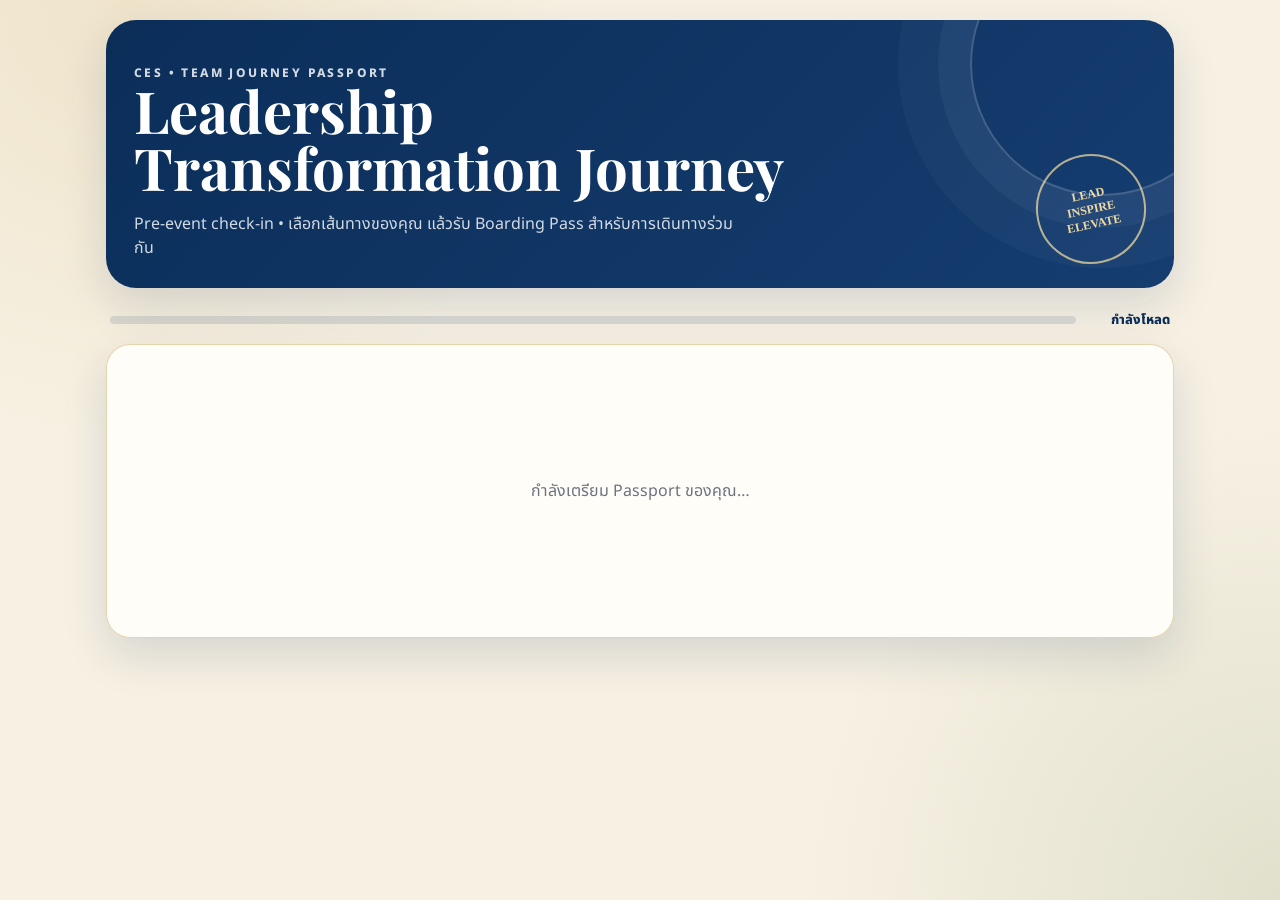
==== index.html @ 93c0802f "Add files via upload" ====
<!doctype html>
<html lang="th">
<head>
  <meta charset="utf-8">
  <meta name="viewport" content="width=device-width, initial-scale=1, viewport-fit=cover">
  <meta name="theme-color" content="#0B2E59">
  <meta name="description" content="CES Leadership Transformation Journey pre-event check-in">
  <title>CES Journey Check-in</title>
  <link rel="preconnect" href="https://fonts.googleapis.com">
  <link rel="preconnect" href="https://fonts.gstatic.com" crossorigin>
  <link href="https://fonts.googleapis.com/css2?family=Noto+Sans+Thai:wght@400;600;700;800;900&family=Playfair+Display:wght@700;800&display=swap" rel="stylesheet">
  <link rel="stylesheet" href="assets/css/styles.css">
</head>
<body>
  <main class="shell">
    <section class="hero">
      <p class="eyebrow">CES • TEAM JOURNEY PASSPORT</p>
      <h1>Leadership<br>Transformation Journey</h1>
      <p>Pre-event check-in • เลือกเส้นทางของคุณ แล้วรับ Boarding Pass สำหรับการเดินทางร่วมกัน</p>
      <div class="passport-stamp">LEAD<br>INSPIRE<br>ELEVATE</div>
    </section>

    <div class="progress-wrap" id="progressWrap">
      <div class="progress-track"><div class="progress-bar" id="progressBar"></div></div>
      <div class="progress-label" id="progressLabel">กำลังโหลด</div>
    </div>

    <section class="card" id="appCard">
      <div class="loading" id="loading">กำลังเตรียม Passport ของคุณ…</div>

      <div class="step" data-step="1">
        <p class="step-kicker">STEP 01 • SELECT YOUR ROUTE</p>
        <h2>คุณเดินทางในกลุ่มใด?</h2>
        <p class="lead">เลือกกลุ่มให้ตรงกับตำแหน่ง เพื่อเปิดเมนูและกำหนดการที่เกี่ยวข้อง</p>
        <div class="role-grid">
          <button class="role-card" type="button" data-role="AM_MNG">
            <span class="role-icon">🧭</span>
            <strong>AM / MNG</strong>
            <span>เริ่ม Journey เวลา 09:30 น. พร้อมเมนูเครื่องดื่มและอาหาร</span>
          </button>
          <button class="role-card" type="button" data-role="SUP_STAFF">
            <span class="role-icon">🎒</span>
            <strong>SUP / STAFF</strong>
            <span>เริ่ม Journey เวลา 13:00 น. พร้อมเมนูเครื่องดื่มช่วงบ่าย</span>
          </button>
        </div>
        <div class="actions"><span></span><button class="btn btn-primary" type="button" data-next>เดินทางต่อ →</button></div>
      </div>

      <div class="step" data-step="2">
        <p class="step-kicker">STEP 02 • PASSENGER DETAILS</p>
        <h2>ข้อมูลผู้เดินทาง</h2>
        <p class="lead">รหัสพนักงานจะใช้ตรวจสอบและอัปเดตข้อมูลเดิมหากส่งซ้ำ</p>
        <div class="grid-2">
          <div class="field">
            <label for="employeeId">รหัสพนักงาน</label>
            <input id="employeeId" type="text" maxlength="20" autocomplete="off" placeholder="เช่น 00123" inputmode="text">
          </div>
          <div class="field">
            <label for="nickname">ชื่อเล่น</label>
            <input id="nickname" type="text" maxlength="40" autocomplete="name" placeholder="ชื่อที่ต้องการแสดงบน Boarding Pass">
          </div>
        </div>
        <div class="field">
          <label for="photoInput">รูปของคุณ</label>
          <div class="photo-box">
            <img class="avatar" id="photoPreview" alt="ตัวอย่างรูป" src="data:image/svg+xml,%3Csvg xmlns='http://www.w3.org/2000/svg' width='160' height='160'%3E%3Crect width='100%25' height='100%25' fill='%23e8e5db'/%3E%3Ccircle cx='80' cy='61' r='30' fill='%2393a0ad'/%3E%3Cpath d='M30 145c6-35 25-51 50-51s44 16 50 51' fill='%2393a0ad'/%3E%3C/svg%3E">
            <div>
              <input class="file-input" id="photoInput" type="file" accept="image/jpeg,image/png,image/webp" capture="user">
              <p class="hint">ระบบจะย่อรูปบนอุปกรณ์ก่อนส่ง รองรับ JPG, PNG และ WebP</p>
            </div>
          </div>
        </div>
        <label class="check-line"><input id="consent" type="checkbox"><span>ยินยอมให้จัดเก็บรูปใน Google Drive เพื่อใช้สำหรับการลงทะเบียนกิจกรรมนี้</span></label>
        <div class="actions"><button class="btn btn-secondary" type="button" data-back>← ย้อนกลับ</button><button class="btn btn-primary" type="button" data-next>เลือกเมนู →</button></div>
      </div>

      <div class="step" data-step="3">
        <p class="step-kicker">STEP 03 • JOURNEY MENU</p>
        <h2>เลือกเมนูสำหรับเส้นทางของคุณ</h2>
        <p class="lead" id="menuLead"></p>
        <div id="amMenu" hidden>
          <div class="grid-2">
            <div class="field"><label for="morningDrink">เครื่องดื่มช่วงเช้า</label><select id="morningDrink"></select></div>
            <div class="field"><label for="breakfastFood">เมนูอาหาร Morning / Lunch</label><select id="breakfastFood"></select></div>
          </div>
        </div>
        <div id="staffMenu" hidden>
          <div class="field"><label for="afternoonDrink">เครื่องดื่มช่วงบ่าย</label><select id="afternoonDrink"></select></div>
        </div>
        <div class="actions"><button class="btn btn-secondary" type="button" data-back>← ย้อนกลับ</button><button class="btn btn-primary" type="button" data-next>ดู Journey →</button></div>
      </div>

      <div class="step" data-step="4">
        <p class="step-kicker">STEP 04 • READ BEFORE BOARDING</p>
        <h2>กำหนดการและสถานที่</h2>
        <p class="lead">โปรดอ่านรายละเอียดก่อนยืนยัน Check-in</p>
        <div class="agenda" id="agenda"></div>
        <div class="location-grid" id="locations"></div>
        <label class="check-line"><input id="agendaRead" type="checkbox"><span>ฉันอ่านกำหนดการและรายละเอียดสถานที่เรียบร้อยแล้ว</span></label>
        <div class="actions"><button class="btn btn-secondary" type="button" data-back>← ย้อนกลับ</button><button class="btn btn-primary" type="button" data-next>ตรวจสอบข้อมูล →</button></div>
      </div>

      <div class="step" data-step="5">
        <p class="step-kicker">STEP 05 • FINAL CHECK</p>
        <h2>ตรวจสอบก่อนออก Boarding Pass</h2>
        <p class="lead">ระบบจะบันทึกข้อมูลลง Google Sheet และสร้าง JPEG ขนาด 21 × 7.425 ซม.</p>
        <div class="summary-box" id="summary"></div>
        <div class="actions"><button class="btn btn-secondary" type="button" data-back>← แก้ไข</button><button class="btn btn-gold" id="submitBtn" type="button">ยืนยัน Check-in</button></div>
      </div>
    </section>

    <section class="boarding-wrap" id="boardingWrap" aria-live="polite">
      <div class="export-heading">
        <div>
          <p class="step-kicker">YOUR DIGITAL BOARDING PASS</p>
          <h2>พร้อมออกเดินทางแล้ว</h2>
        </div>
        <span class="size-badge">21 × 7.425 CM • 300 DPI</span>
      </div>

      <div class="boarding-preview" id="boardingPreview">
        <img class="boarding-pass-image" id="boardingPassImage" alt="CES Journey Boarding Pass">
      </div>

      <div class="export-panel">
        <div>
          <strong id="exportStatus">กำลังสร้างและบันทึก JPEG…</strong>
          <p id="exportDetail">ไฟล์จะถูกเก็บใน Google Drive และข้อมูลลิงก์จะถูกบันทึกกลับเข้า Google Sheet</p>
        </div>
        <a class="drive-link" id="driveFileLink" href="#" target="_blank" rel="noopener" hidden>เปิดไฟล์ใน Google Drive ↗</a>
      </div>

      <div class="actions after-pass">
        <button class="btn btn-secondary" type="button" id="editAgain">แก้ไขข้อมูล</button>
        <button class="btn btn-secondary" type="button" id="retryExport" hidden>บันทึก JPEG อีกครั้ง</button>
        <button class="btn btn-primary" type="button" id="downloadJpeg">ดาวน์โหลด JPEG</button>
        <button class="btn btn-gold" type="button" id="printPass">พิมพ์ A4 แนวนอน</button>
      </div>
    </section>
  </main>

  <div class="toast" id="toast"></div>

  <script src="assets/js/config.js"></script>
  <script src="assets/js/backend-client.js"></script>
  <script src="assets/js/app.js"></script>
</body>
</html>
---- assets/css/styles.css ----
:root {
  --navy: #0b2e59;
  --navy-2: #153d70;
  --gold: #c7a252;
  --cream: #f7f1e3;
  --paper: #fffdf8;
  --sage: #9aaa86;
  --olive: #6f7d52;
  --ink: #17324f;
  --muted: #6b7280;
  --danger: #b42318;
  --success: #137333;
  --shadow: 0 18px 45px rgba(11, 46, 89, .14);
  --radius: 24px;
}

* { box-sizing: border-box; }
html { scroll-behavior: smooth; }
body {
  margin: 0;
  min-height: 100vh;
  font-family: "Noto Sans Thai", "Tahoma", system-ui, -apple-system, sans-serif;
  color: var(--ink);
  background:
    radial-gradient(circle at 10% 0%, rgba(199, 162, 82, .17), transparent 28rem),
    radial-gradient(circle at 100% 100%, rgba(154, 170, 134, .24), transparent 30rem),
    var(--cream);
}

button, input, select { font: inherit; }
button { cursor: pointer; }
a { color: inherit; }
[hidden] { display: none !important; }

.shell { width: min(1100px, 100%); margin: 0 auto; padding: 20px 16px 48px; }

.hero {
  position: relative;
  overflow: hidden;
  min-height: 210px;
  padding: 28px;
  border-radius: 30px;
  color: white;
  background: linear-gradient(135deg, var(--navy), var(--navy-2));
  box-shadow: var(--shadow);
}
.hero::after {
  content: "";
  position: absolute;
  width: 260px;
  height: 260px;
  right: -60px;
  top: -88px;
  border: 2px solid rgba(255,255,255,.2);
  border-radius: 50%;
  box-shadow: 0 0 0 32px rgba(255,255,255,.04), 0 0 0 72px rgba(255,255,255,.03);
}
.eyebrow { margin: 0 0 8px; letter-spacing: .2em; font-size: 12px; font-weight: 800; color: #edd69d; }
.hero h1 { margin: 0; max-width: 650px; font-family: "Playfair Display", Georgia, serif; font-size: clamp(30px, 6vw, 58px); line-height: .98; }
.hero p { max-width: 600px; margin: 16px 0 0; color: rgba(255,255,255,.82); }
.passport-stamp {
  position: absolute;
  right: 28px;
  bottom: 24px;
  width: 110px;
  height: 110px;
  display: grid;
  place-items: center;
  border: 2px solid rgba(237,214,157,.75);
  border-radius: 50%;
  color: #edd69d;
  font: 800 12px/1.25 Georgia, serif;
  text-align: center;
  transform: rotate(-12deg);
}

.progress-wrap { display: flex; align-items: center; gap: 10px; margin: 22px 4px 14px; }
.progress-track { flex: 1; height: 8px; overflow: hidden; border-radius: 999px; background: rgba(11,46,89,.12); }
.progress-bar { width: 0; height: 100%; border-radius: inherit; background: linear-gradient(90deg, var(--gold), var(--olive)); transition: width .25s ease; }
.progress-label { min-width: 84px; font-size: 13px; font-weight: 800; text-align: right; color: var(--navy); }

.card {
  margin-top: 14px;
  padding: clamp(20px, 4vw, 36px);
  border: 1px solid rgba(199,162,82,.45);
  border-radius: var(--radius);
  background: rgba(255,253,248,.96);
  box-shadow: var(--shadow);
}
.step { display: none; animation: rise .25s ease; }
.step.active { display: block; }
@keyframes rise { from { opacity: 0; transform: translateY(8px); } }

.step-kicker { margin: 0 0 5px; color: var(--gold); font-size: 12px; font-weight: 900; letter-spacing: .15em; }
h2 { margin: 0 0 8px; color: var(--navy); font-size: clamp(25px, 4vw, 38px); }
.lead { margin: 0 0 24px; color: var(--muted); }

.role-grid { display: grid; grid-template-columns: repeat(2, 1fr); gap: 16px; }
.role-card {
  min-height: 180px;
  padding: 24px;
  border: 2px solid rgba(11,46,89,.12);
  border-radius: 20px;
  background: white;
  text-align: left;
  transition: .18s ease;
}
.role-card:hover, .role-card.selected { border-color: var(--gold); transform: translateY(-2px); box-shadow: 0 10px 24px rgba(11,46,89,.1); }
.role-icon { display: grid; place-items: center; width: 54px; height: 54px; margin-bottom: 18px; border-radius: 16px; background: var(--cream); font-size: 27px; }
.role-card strong { display: block; color: var(--navy); font-size: 24px; }
.role-card span { display: block; margin-top: 6px; color: var(--muted); line-height: 1.6; }

.grid-2 { display: grid; grid-template-columns: repeat(2, 1fr); gap: 18px; }
.field { margin-bottom: 18px; }
label { display: block; margin-bottom: 8px; font-weight: 800; color: var(--navy); }
input[type="text"], select {
  width: 100%;
  min-height: 50px;
  padding: 12px 14px;
  border: 1.5px solid #d8d5cb;
  border-radius: 13px;
  outline: none;
  background: white;
  color: var(--ink);
}
input[type="text"]:focus, select:focus { border-color: var(--gold); box-shadow: 0 0 0 4px rgba(199,162,82,.14); }

.photo-box {
  display: grid;
  grid-template-columns: 120px 1fr;
  align-items: center;
  gap: 20px;
  padding: 18px;
  border: 1.5px dashed rgba(11,46,89,.28);
  border-radius: 18px;
  background: #fff;
}
.avatar {
  width: 112px;
  height: 112px;
  object-fit: cover;
  border: 5px solid var(--cream);
  border-radius: 50%;
  background: #e8e5db;
}
.file-input { width: 100%; }
.hint { margin: 7px 0 0; color: var(--muted); font-size: 13px; line-height: 1.5; }

.agenda { display: grid; gap: 10px; margin: 18px 0 24px; }
.agenda-row { display: grid; grid-template-columns: 110px 1fr; gap: 14px; align-items: center; padding: 13px 14px; border-left: 4px solid var(--gold); border-radius: 10px; background: #fff; }
.agenda-time { font-weight: 900; color: var(--navy); }
.agenda-title { color: #34495e; }

.location-grid { display: grid; grid-template-columns: repeat(2, 1fr); gap: 14px; }
.location-card { padding: 18px; border-radius: 18px; color: white; background: linear-gradient(145deg, var(--navy), #284d77); }
.location-card .tag { color: #edd69d; font-size: 11px; font-weight: 900; letter-spacing: .15em; }
.location-card h3 { margin: 8px 0 6px; font-size: 19px; }
.location-card p { margin: 4px 0; color: rgba(255,255,255,.82); font-size: 14px; }
.map-link { display: inline-block; margin-top: 12px; color: #fff; font-weight: 800; }

.check-line { display: flex; gap: 10px; align-items: flex-start; margin: 18px 0; color: #3f4e5c; }
.check-line input { width: 20px; height: 20px; margin-top: 2px; accent-color: var(--navy); }

.summary-box { display: grid; grid-template-columns: repeat(2, 1fr); gap: 12px; padding: 18px; border-radius: 18px; background: var(--cream); }
.summary-item { padding: 12px; border-radius: 12px; background: rgba(255,255,255,.74); }
.summary-item small { display: block; color: var(--muted); }
.summary-item strong { display: block; margin-top: 4px; color: var(--navy); }

.actions { display: flex; justify-content: space-between; gap: 12px; margin-top: 26px; flex-wrap: wrap; }
.btn {
  min-height: 50px;
  padding: 12px 20px;
  border: 0;
  border-radius: 14px;
  font-weight: 900;
}
.btn-primary { color: white; background: var(--navy); box-shadow: 0 8px 18px rgba(11,46,89,.22); }
.btn-primary:hover { background: #123d70; }
.btn-secondary { color: var(--navy); background: #e9edf2; }
.btn-gold { color: var(--navy); background: var(--gold); }
.btn:disabled { opacity: .55; cursor: wait; }

.boarding-wrap { display: none; margin-top: 22px; }
.boarding-wrap.show { display: block; animation: rise .3s ease; }
.export-heading { display: flex; align-items: flex-end; justify-content: space-between; gap: 20px; margin-bottom: 14px; }
.export-heading h2 { margin-bottom: 0; }
.size-badge { flex: 0 0 auto; padding: 9px 13px; border: 1px solid rgba(199,162,82,.65); border-radius: 999px; color: var(--navy); background: rgba(255,253,248,.72); font-size: 12px; font-weight: 900; }

.boarding-preview {
  width: 100%;
  aspect-ratio: 2480 / 877;
  overflow: hidden;
  border: 1px solid rgba(11,46,89,.12);
  border-radius: 22px;
  background: #fff;
  box-shadow: var(--shadow);
}
.boarding-pass-image { display: block; width: 100%; height: 100%; object-fit: contain; }

.export-panel {
  display: flex;
  align-items: center;
  justify-content: space-between;
  gap: 18px;
  margin-top: 16px;
  padding: 16px 18px;
  border-left: 5px solid var(--gold);
  border-radius: 14px;
  background: rgba(255,253,248,.9);
}
.export-panel strong { display: block; color: var(--navy); }
.export-panel p { margin: 3px 0 0; color: var(--muted); font-size: 14px; }
.export-panel[data-status="success"] { border-left-color: var(--success); }
.export-panel[data-status="error"] { border-left-color: var(--danger); }
.drive-link { flex: 0 0 auto; font-weight: 900; color: var(--navy); }
.after-pass { justify-content: flex-end; }

.toast {
  position: fixed;
  z-index: 100;
  left: 50%;
  bottom: 24px;
  transform: translate(-50%, 20px);
  max-width: calc(100% - 32px);
  padding: 12px 17px;
  border-radius: 999px;
  color: white;
  background: #1f2937;
  opacity: 0;
  pointer-events: none;
  transition: .2s ease;
  box-shadow: 0 10px 30px rgba(0,0,0,.25);
}
.toast.show { opacity: 1; transform: translate(-50%, 0); }
.toast.error { background: var(--danger); }
.loading { display: grid; place-items: center; min-height: 220px; color: var(--muted); }

@media (max-width: 720px) {
  .shell { padding: 10px 10px 38px; }
  .hero { min-height: 230px; padding: 24px 20px; border-radius: 24px; }
  .passport-stamp { width: 84px; height: 84px; right: 18px; bottom: 16px; font-size: 10px; }
  .role-grid, .grid-2, .location-grid, .summary-box { grid-template-columns: 1fr; }
  .photo-box { grid-template-columns: 86px 1fr; }
  .avatar { width: 82px; height: 82px; }
  .agenda-row { grid-template-columns: 92px 1fr; padding: 11px; }
  .export-heading, .export-panel { align-items: flex-start; flex-direction: column; }
  .boarding-preview { border-radius: 12px; }
  .after-pass .btn { flex: 1 1 calc(50% - 8px); }
}

@page { size: A4 landscape; margin: 0; }
@media print {
  html, body { width: 29.7cm; height: 21cm; background: white; }
  body { display: grid; place-items: center; }
  .hero, .progress-wrap, .card, .export-heading, .export-panel, .after-pass, .toast { display: none !important; }
  .shell { width: 29.7cm; height: 21cm; padding: 0; margin: 0; display: grid; place-items: center; }
  .boarding-wrap { display: grid !important; width: 29.7cm; height: 21cm; margin: 0; place-items: center; }
  .boarding-preview {
    width: 21cm !important;
    height: 7.425cm !important;
    aspect-ratio: auto;
    border: 0;
    border-radius: 0;
    box-shadow: none;
  }
  .boarding-pass-image { width: 21cm !important; height: 7.425cm !important; object-fit: fill; }
}
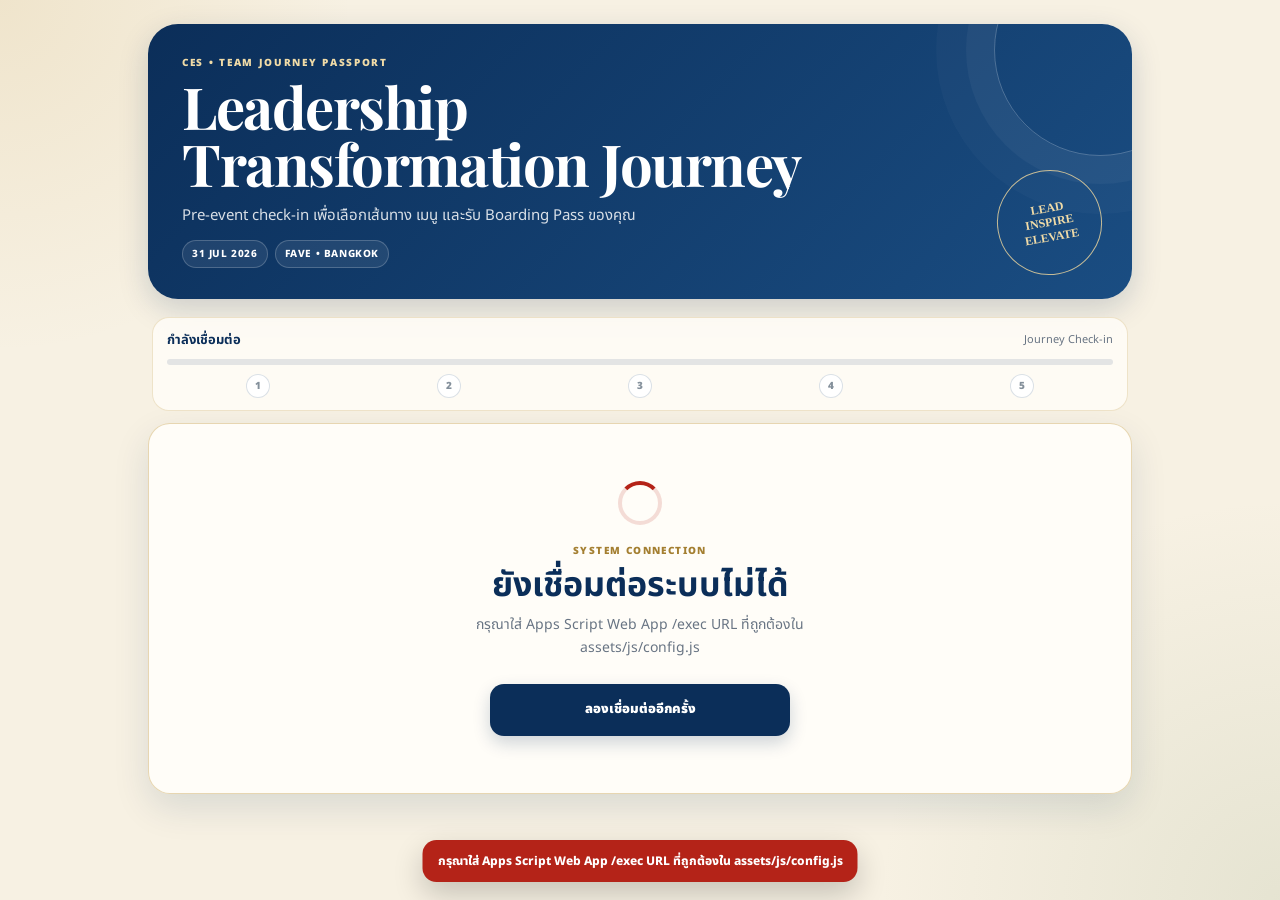
==== commit 1af5bf69: "Add files via upload" ====
--- a/index.html
+++ b/index.html
@@ -8,49 +8,67 @@
   <title>CES Journey Check-in</title>
   <link rel="preconnect" href="https://fonts.googleapis.com">
   <link rel="preconnect" href="https://fonts.gstatic.com" crossorigin>
-  <link href="https://fonts.googleapis.com/css2?family=Noto+Sans+Thai:wght@400;600;700;800;900&family=Playfair+Display:wght@700;800&display=swap" rel="stylesheet">
+  <link href="https://fonts.googleapis.com/css2?family=Noto+Sans+Thai:wght@400;500;600;700;800;900&family=Playfair+Display:wght@700;800&display=swap" rel="stylesheet">
   <link rel="stylesheet" href="assets/css/styles.css">
 </head>
 <body>
   <main class="shell">
-    <section class="hero">
-      <p class="eyebrow">CES • TEAM JOURNEY PASSPORT</p>
-      <h1>Leadership<br>Transformation Journey</h1>
-      <p>Pre-event check-in • เลือกเส้นทางของคุณ แล้วรับ Boarding Pass สำหรับการเดินทางร่วมกัน</p>
-      <div class="passport-stamp">LEAD<br>INSPIRE<br>ELEVATE</div>
+    <section class="hero" aria-labelledby="pageTitle">
+      <div class="hero-copy">
+        <p class="eyebrow">CES • TEAM JOURNEY PASSPORT</p>
+        <h1 id="pageTitle">Leadership<br>Transformation Journey</h1>
+        <p class="hero-description">Pre-event check-in เพื่อเลือกเส้นทาง เมนู และรับ Boarding Pass ของคุณ</p>
+        <div class="hero-meta" aria-label="รายละเอียดกิจกรรม">
+          <span>31 JUL 2026</span>
+          <span>FAVE • BANGKOK</span>
+        </div>
+      </div>
+      <div class="passport-stamp" aria-hidden="true">LEAD<br>INSPIRE<br>ELEVATE</div>
     </section>
 
-    <div class="progress-wrap" id="progressWrap">
-      <div class="progress-track"><div class="progress-bar" id="progressBar"></div></div>
-      <div class="progress-label" id="progressLabel">กำลังโหลด</div>
-    </div>
+    <section class="journey-progress" id="progressWrap" aria-label="ความคืบหน้าการลงทะเบียน">
+      <div class="progress-copy">
+        <strong id="progressLabel">กำลังเชื่อมต่อ</strong>
+        <span>Journey Check-in</span>
+      </div>
+      <div class="progress-track" aria-hidden="true"><div class="progress-bar" id="progressBar"></div></div>
+      <div class="step-dots" id="stepDots" aria-hidden="true">
+        <span data-progress-step="1">1</span><span data-progress-step="2">2</span><span data-progress-step="3">3</span><span data-progress-step="4">4</span><span data-progress-step="5">5</span>
+      </div>
+    </section>
 
     <section class="card" id="appCard">
-      <div class="loading" id="loading">กำลังเตรียม Passport ของคุณ…</div>
+      <div class="connection-screen" id="connectionScreen" role="status" aria-live="polite">
+        <div class="loader-ring" id="connectionLoader" aria-hidden="true"></div>
+        <p class="step-kicker">SYSTEM CONNECTION</p>
+        <h2 id="connectionTitle">กำลังเตรียม Passport ของคุณ</h2>
+        <p class="lead" id="connectionDetail">กำลังเชื่อมต่อระบบลงทะเบียน โปรดรอสักครู่…</p>
+        <button class="btn btn-primary retry-button" id="retryConnection" type="button" hidden>ลองเชื่อมต่ออีกครั้ง</button>
+      </div>
 
       <div class="step" data-step="1">
         <p class="step-kicker">STEP 01 • SELECT YOUR ROUTE</p>
-        <h2>คุณเดินทางในกลุ่มใด?</h2>
-        <p class="lead">เลือกกลุ่มให้ตรงกับตำแหน่ง เพื่อเปิดเมนูและกำหนดการที่เกี่ยวข้อง</p>
+        <h2>คุณอยู่ในกลุ่มใด?</h2>
+        <p class="lead">เลือกให้ตรงกับตำแหน่ง เพื่อแสดงเวลา เมนู และกำหนดการของคุณ</p>
         <div class="role-grid">
           <button class="role-card" type="button" data-role="AM_MNG">
             <span class="role-icon">🧭</span>
-            <strong>AM / MNG</strong>
-            <span>เริ่ม Journey เวลา 09:30 น. พร้อมเมนูเครื่องดื่มและอาหาร</span>
+            <span class="role-copy"><strong>AM / MNG</strong><small>Check-in 09:30 น.</small><span>เครื่องดื่มช่วงเช้า + อาหาร และกิจกรรมเต็มวัน</span></span>
+            <span class="select-mark">✓</span>
           </button>
           <button class="role-card" type="button" data-role="SUP_STAFF">
             <span class="role-icon">🎒</span>
-            <strong>SUP / STAFF</strong>
-            <span>เริ่ม Journey เวลา 13:00 น. พร้อมเมนูเครื่องดื่มช่วงบ่าย</span>
+            <span class="role-copy"><strong>SUP / STAFF</strong><small>Check-in 13:00 น.</small><span>เครื่องดื่มช่วงบ่าย และกิจกรรม 13:00–17:00 น.</span></span>
+            <span class="select-mark">✓</span>
           </button>
         </div>
-        <div class="actions"><span></span><button class="btn btn-primary" type="button" data-next>เดินทางต่อ →</button></div>
+        <div class="actions"><span class="action-spacer"></span><button class="btn btn-primary" type="button" data-next>เดินทางต่อ <span>→</span></button></div>
       </div>
 
       <div class="step" data-step="2">
         <p class="step-kicker">STEP 02 • PASSENGER DETAILS</p>
         <h2>ข้อมูลผู้เดินทาง</h2>
-        <p class="lead">รหัสพนักงานจะใช้ตรวจสอบและอัปเดตข้อมูลเดิมหากส่งซ้ำ</p>
+        <p class="lead">ใช้รหัสพนักงานสำหรับตรวจสอบข้อมูล หากส่งซ้ำระบบจะอัปเดตรายการเดิม</p>
         <div class="grid-2">
           <div class="field">
             <label for="employeeId">รหัสพนักงาน</label>
@@ -58,16 +76,17 @@
           </div>
           <div class="field">
             <label for="nickname">ชื่อเล่น</label>
-            <input id="nickname" type="text" maxlength="40" autocomplete="name" placeholder="ชื่อที่ต้องการแสดงบน Boarding Pass">
+            <input id="nickname" type="text" maxlength="40" autocomplete="name" placeholder="ชื่อบน Boarding Pass">
           </div>
         </div>
         <div class="field">
           <label for="photoInput">รูปของคุณ</label>
           <div class="photo-box">
             <img class="avatar" id="photoPreview" alt="ตัวอย่างรูป" src="data:image/svg+xml,%3Csvg xmlns='http://www.w3.org/2000/svg' width='160' height='160'%3E%3Crect width='100%25' height='100%25' fill='%23e8e5db'/%3E%3Ccircle cx='80' cy='61' r='30' fill='%2393a0ad'/%3E%3Cpath d='M30 145c6-35 25-51 50-51s44 16 50 51' fill='%2393a0ad'/%3E%3C/svg%3E">
-            <div>
+            <div class="photo-copy">
+              <label class="upload-button" for="photoInput">ถ่ายรูปหรือเลือกรูป</label>
               <input class="file-input" id="photoInput" type="file" accept="image/jpeg,image/png,image/webp" capture="user">
-              <p class="hint">ระบบจะย่อรูปบนอุปกรณ์ก่อนส่ง รองรับ JPG, PNG และ WebP</p>
+              <p class="hint">แนะนำรูปหน้าตรง ระบบจะย่อรูปก่อนส่ง รองรับ JPG, PNG และ WebP</p>
             </div>
           </div>
         </div>
@@ -77,7 +96,7 @@
 
       <div class="step" data-step="3">
         <p class="step-kicker">STEP 03 • JOURNEY MENU</p>
-        <h2>เลือกเมนูสำหรับเส้นทางของคุณ</h2>
+        <h2>เลือกเมนูของคุณ</h2>
         <p class="lead" id="menuLead"></p>
         <div id="amMenu" hidden>
           <div class="grid-2">
@@ -88,13 +107,13 @@
         <div id="staffMenu" hidden>
           <div class="field"><label for="afternoonDrink">เครื่องดื่มช่วงบ่าย</label><select id="afternoonDrink"></select></div>
         </div>
-        <div class="actions"><button class="btn btn-secondary" type="button" data-back>← ย้อนกลับ</button><button class="btn btn-primary" type="button" data-next>ดู Journey →</button></div>
+        <div class="actions"><button class="btn btn-secondary" type="button" data-back>← ย้อนกลับ</button><button class="btn btn-primary" type="button" data-next>ดูกำหนดการ →</button></div>
       </div>
 
       <div class="step" data-step="4">
         <p class="step-kicker">STEP 04 • READ BEFORE BOARDING</p>
         <h2>กำหนดการและสถานที่</h2>
-        <p class="lead">โปรดอ่านรายละเอียดก่อนยืนยัน Check-in</p>
+        <p class="lead">เลื่อนอ่านรายละเอียดให้ครบก่อนยืนยัน</p>
         <div class="agenda" id="agenda"></div>
         <div class="location-grid" id="locations"></div>
         <label class="check-line"><input id="agendaRead" type="checkbox"><span>ฉันอ่านกำหนดการและรายละเอียดสถานที่เรียบร้อยแล้ว</span></label>
@@ -103,8 +122,8 @@
 
       <div class="step" data-step="5">
         <p class="step-kicker">STEP 05 • FINAL CHECK</p>
-        <h2>ตรวจสอบก่อนออก Boarding Pass</h2>
-        <p class="lead">ระบบจะบันทึกข้อมูลลง Google Sheet และสร้าง JPEG ขนาด 21 × 7.425 ซม.</p>
+        <h2>ตรวจสอบก่อน Check-in</h2>
+        <p class="lead">เมื่อยืนยัน ระบบจะบันทึกข้อมูลและสร้าง Boarding Pass เป็น JPEG</p>
         <div class="summary-box" id="summary"></div>
         <div class="actions"><button class="btn btn-secondary" type="button" data-back>← แก้ไข</button><button class="btn btn-gold" id="submitBtn" type="button">ยืนยัน Check-in</button></div>
       </div>
@@ -112,25 +131,14 @@
 
     <section class="boarding-wrap" id="boardingWrap" aria-live="polite">
       <div class="export-heading">
-        <div>
-          <p class="step-kicker">YOUR DIGITAL BOARDING PASS</p>
-          <h2>พร้อมออกเดินทางแล้ว</h2>
-        </div>
+        <div><p class="step-kicker">YOUR DIGITAL BOARDING PASS</p><h2>พร้อมออกเดินทางแล้ว</h2></div>
         <span class="size-badge">21 × 7.425 CM • 300 DPI</span>
       </div>
-
-      <div class="boarding-preview" id="boardingPreview">
-        <img class="boarding-pass-image" id="boardingPassImage" alt="CES Journey Boarding Pass">
+      <div class="boarding-preview" id="boardingPreview"><img class="boarding-pass-image" id="boardingPassImage" alt="CES Journey Boarding Pass"></div>
+      <div class="export-panel">
+        <div><strong id="exportStatus">กำลังสร้างและบันทึก JPEG…</strong><p id="exportDetail">ไฟล์จะถูกเก็บใน Google Drive และบันทึกลิงก์กลับเข้า Google Sheet</p></div>
+        <a class="drive-link" id="driveFileLink" href="#" target="_blank" rel="noopener" hidden>เปิดใน Drive ↗</a>
       </div>
-
-      <div class="export-panel">
-        <div>
-          <strong id="exportStatus">กำลังสร้างและบันทึก JPEG…</strong>
-          <p id="exportDetail">ไฟล์จะถูกเก็บใน Google Drive และข้อมูลลิงก์จะถูกบันทึกกลับเข้า Google Sheet</p>
-        </div>
-        <a class="drive-link" id="driveFileLink" href="#" target="_blank" rel="noopener" hidden>เปิดไฟล์ใน Google Drive ↗</a>
-      </div>
-
       <div class="actions after-pass">
         <button class="btn btn-secondary" type="button" id="editAgain">แก้ไขข้อมูล</button>
         <button class="btn btn-secondary" type="button" id="retryExport" hidden>บันทึก JPEG อีกครั้ง</button>
@@ -141,7 +149,6 @@
   </main>
 
   <div class="toast" id="toast"></div>
-
   <script src="assets/js/config.js"></script>
   <script src="assets/js/backend-client.js"></script>
   <script src="assets/js/app.js"></script>
--- a/assets/css/styles.css
+++ b/assets/css/styles.css
@@ -1,267 +1,211 @@
 :root {
   --navy: #0b2e59;
-  --navy-2: #153d70;
+  --navy-2: #174579;
   --gold: #c7a252;
+  --gold-soft: #ead9ad;
   --cream: #f7f1e3;
   --paper: #fffdf8;
   --sage: #9aaa86;
   --olive: #6f7d52;
   --ink: #17324f;
-  --muted: #6b7280;
+  --muted: #687483;
+  --line: #ded9cc;
   --danger: #b42318;
   --success: #137333;
-  --shadow: 0 18px 45px rgba(11, 46, 89, .14);
-  --radius: 24px;
+  --shadow: 0 14px 36px rgba(11, 46, 89, .12);
+  --radius: 22px;
 }
 
 * { box-sizing: border-box; }
-html { scroll-behavior: smooth; }
+html { scroll-behavior: smooth; -webkit-text-size-adjust: 100%; }
 body {
   margin: 0;
   min-height: 100vh;
-  font-family: "Noto Sans Thai", "Tahoma", system-ui, -apple-system, sans-serif;
+  font-family: "Noto Sans Thai", Tahoma, system-ui, -apple-system, sans-serif;
   color: var(--ink);
   background:
-    radial-gradient(circle at 10% 0%, rgba(199, 162, 82, .17), transparent 28rem),
-    radial-gradient(circle at 100% 100%, rgba(154, 170, 134, .24), transparent 30rem),
+    radial-gradient(circle at 0 0, rgba(199, 162, 82, .16), transparent 22rem),
+    radial-gradient(circle at 100% 100%, rgba(154, 170, 134, .19), transparent 25rem),
     var(--cream);
 }
-
 button, input, select { font: inherit; }
-button { cursor: pointer; }
+button { cursor: pointer; touch-action: manipulation; }
 a { color: inherit; }
 [hidden] { display: none !important; }
 
-.shell { width: min(1100px, 100%); margin: 0 auto; padding: 20px 16px 48px; }
+.shell { width: 100%; max-width: 760px; margin: 0 auto; padding: 0 0 calc(36px + env(safe-area-inset-bottom)); }
 
 .hero {
   position: relative;
   overflow: hidden;
-  min-height: 210px;
-  padding: 28px;
-  border-radius: 30px;
-  color: white;
-  background: linear-gradient(135deg, var(--navy), var(--navy-2));
-  box-shadow: var(--shadow);
+  min-height: 190px;
+  padding: calc(22px + env(safe-area-inset-top)) 22px 22px;
+  color: #fff;
+  background: linear-gradient(135deg, var(--navy), #1a4d82);
+  box-shadow: 0 10px 30px rgba(11, 46, 89, .18);
 }
 .hero::after {
   content: "";
   position: absolute;
-  width: 260px;
-  height: 260px;
-  right: -60px;
-  top: -88px;
-  border: 2px solid rgba(255,255,255,.2);
+  width: 210px;
+  height: 210px;
+  right: -74px;
+  top: -80px;
+  border: 1px solid rgba(255,255,255,.24);
   border-radius: 50%;
-  box-shadow: 0 0 0 32px rgba(255,255,255,.04), 0 0 0 72px rgba(255,255,255,.03);
-}
-.eyebrow { margin: 0 0 8px; letter-spacing: .2em; font-size: 12px; font-weight: 800; color: #edd69d; }
-.hero h1 { margin: 0; max-width: 650px; font-family: "Playfair Display", Georgia, serif; font-size: clamp(30px, 6vw, 58px); line-height: .98; }
-.hero p { max-width: 600px; margin: 16px 0 0; color: rgba(255,255,255,.82); }
-.passport-stamp {
-  position: absolute;
-  right: 28px;
-  bottom: 24px;
-  width: 110px;
-  height: 110px;
-  display: grid;
-  place-items: center;
-  border: 2px solid rgba(237,214,157,.75);
-  border-radius: 50%;
-  color: #edd69d;
-  font: 800 12px/1.25 Georgia, serif;
-  text-align: center;
-  transform: rotate(-12deg);
-}
-
-.progress-wrap { display: flex; align-items: center; gap: 10px; margin: 22px 4px 14px; }
-.progress-track { flex: 1; height: 8px; overflow: hidden; border-radius: 999px; background: rgba(11,46,89,.12); }
-.progress-bar { width: 0; height: 100%; border-radius: inherit; background: linear-gradient(90deg, var(--gold), var(--olive)); transition: width .25s ease; }
-.progress-label { min-width: 84px; font-size: 13px; font-weight: 800; text-align: right; color: var(--navy); }
-
-.card {
-  margin-top: 14px;
-  padding: clamp(20px, 4vw, 36px);
-  border: 1px solid rgba(199,162,82,.45);
-  border-radius: var(--radius);
-  background: rgba(255,253,248,.96);
-  box-shadow: var(--shadow);
-}
+  box-shadow: 0 0 0 28px rgba(255,255,255,.04), 0 0 0 58px rgba(255,255,255,.025);
+}
+.hero-copy { position: relative; z-index: 1; max-width: calc(100% - 70px); }
+.eyebrow { margin: 0 0 7px; color: #f0dba7; font-size: 10px; font-weight: 900; letter-spacing: .17em; }
+.hero h1 { margin: 0; font-family: "Playfair Display", Georgia, serif; font-size: clamp(31px, 9vw, 45px); line-height: .98; letter-spacing: -.025em; }
+.hero-description { margin: 12px 0 0; color: rgba(255,255,255,.84); font-size: 13px; line-height: 1.55; }
+.hero-meta { display: flex; flex-wrap: wrap; gap: 7px; margin-top: 13px; }
+.hero-meta span { padding: 5px 9px; border: 1px solid rgba(255,255,255,.2); border-radius: 999px; background: rgba(255,255,255,.08); color: #fff; font-size: 10px; font-weight: 800; letter-spacing: .06em; }
+.passport-stamp { position: absolute; z-index: 1; right: 17px; bottom: 21px; width: 68px; height: 68px; display: grid; place-items: center; border: 1.5px solid rgba(237,214,157,.82); border-radius: 50%; color: #f0dba7; font: 800 9px/1.2 Georgia, serif; text-align: center; transform: rotate(-10deg); }
+
+.journey-progress { margin: 14px 14px 10px; padding: 12px 14px; border: 1px solid rgba(199,162,82,.28); border-radius: 17px; background: rgba(255,253,248,.82); backdrop-filter: blur(8px); }
+.progress-copy { display: flex; justify-content: space-between; gap: 12px; align-items: center; margin-bottom: 9px; }
+.progress-copy strong { color: var(--navy); font-size: 13px; }
+.progress-copy span { color: var(--muted); font-size: 11px; }
+.progress-track { height: 6px; overflow: hidden; border-radius: 999px; background: rgba(11,46,89,.11); }
+.progress-bar { width: 0; height: 100%; border-radius: inherit; background: linear-gradient(90deg, var(--gold), var(--olive)); transition: width .3s ease; }
+.step-dots { display: grid; grid-template-columns: repeat(5, 1fr); gap: 8px; margin-top: 9px; }
+.step-dots span { width: 24px; height: 24px; display: grid; place-items: center; justify-self: center; border: 1px solid rgba(11,46,89,.15); border-radius: 50%; color: #84909b; background: #fff; font-size: 10px; font-weight: 900; transition: .2s ease; }
+.step-dots span.done { color: #fff; border-color: var(--olive); background: var(--olive); }
+.step-dots span.active { color: var(--navy); border-color: var(--gold); background: var(--gold-soft); box-shadow: 0 0 0 4px rgba(199,162,82,.12); }
+
+.card { margin: 0 12px; padding: 22px 18px 18px; border: 1px solid rgba(199,162,82,.42); border-radius: var(--radius); background: rgba(255,253,248,.98); box-shadow: var(--shadow); }
+.connection-screen { min-height: 260px; display: flex; flex-direction: column; align-items: center; justify-content: center; padding: 25px 8px; text-align: center; }
+.connection-screen .lead { max-width: 430px; }
+.loader-ring { width: 44px; height: 44px; margin-bottom: 18px; border: 4px solid rgba(11,46,89,.12); border-top-color: var(--gold); border-radius: 50%; animation: spin .85s linear infinite; }
+.loader-ring.error { animation: none; border-color: rgba(180,35,24,.15); border-top-color: var(--danger); }
+.retry-button { margin-top: 4px; width: 100%; max-width: 300px; }
+@keyframes spin { to { transform: rotate(360deg); } }
+
 .step { display: none; animation: rise .25s ease; }
 .step.active { display: block; }
-@keyframes rise { from { opacity: 0; transform: translateY(8px); } }
-
-.step-kicker { margin: 0 0 5px; color: var(--gold); font-size: 12px; font-weight: 900; letter-spacing: .15em; }
-h2 { margin: 0 0 8px; color: var(--navy); font-size: clamp(25px, 4vw, 38px); }
-.lead { margin: 0 0 24px; color: var(--muted); }
-
-.role-grid { display: grid; grid-template-columns: repeat(2, 1fr); gap: 16px; }
-.role-card {
-  min-height: 180px;
-  padding: 24px;
-  border: 2px solid rgba(11,46,89,.12);
-  border-radius: 20px;
-  background: white;
-  text-align: left;
-  transition: .18s ease;
-}
-.role-card:hover, .role-card.selected { border-color: var(--gold); transform: translateY(-2px); box-shadow: 0 10px 24px rgba(11,46,89,.1); }
-.role-icon { display: grid; place-items: center; width: 54px; height: 54px; margin-bottom: 18px; border-radius: 16px; background: var(--cream); font-size: 27px; }
-.role-card strong { display: block; color: var(--navy); font-size: 24px; }
-.role-card span { display: block; margin-top: 6px; color: var(--muted); line-height: 1.6; }
-
-.grid-2 { display: grid; grid-template-columns: repeat(2, 1fr); gap: 18px; }
-.field { margin-bottom: 18px; }
-label { display: block; margin-bottom: 8px; font-weight: 800; color: var(--navy); }
-input[type="text"], select {
-  width: 100%;
-  min-height: 50px;
-  padding: 12px 14px;
-  border: 1.5px solid #d8d5cb;
-  border-radius: 13px;
-  outline: none;
-  background: white;
-  color: var(--ink);
-}
-input[type="text"]:focus, select:focus { border-color: var(--gold); box-shadow: 0 0 0 4px rgba(199,162,82,.14); }
-
-.photo-box {
-  display: grid;
-  grid-template-columns: 120px 1fr;
-  align-items: center;
-  gap: 20px;
-  padding: 18px;
-  border: 1.5px dashed rgba(11,46,89,.28);
-  border-radius: 18px;
-  background: #fff;
-}
-.avatar {
-  width: 112px;
-  height: 112px;
-  object-fit: cover;
-  border: 5px solid var(--cream);
-  border-radius: 50%;
-  background: #e8e5db;
-}
-.file-input { width: 100%; }
-.hint { margin: 7px 0 0; color: var(--muted); font-size: 13px; line-height: 1.5; }
-
-.agenda { display: grid; gap: 10px; margin: 18px 0 24px; }
-.agenda-row { display: grid; grid-template-columns: 110px 1fr; gap: 14px; align-items: center; padding: 13px 14px; border-left: 4px solid var(--gold); border-radius: 10px; background: #fff; }
-.agenda-time { font-weight: 900; color: var(--navy); }
-.agenda-title { color: #34495e; }
-
-.location-grid { display: grid; grid-template-columns: repeat(2, 1fr); gap: 14px; }
-.location-card { padding: 18px; border-radius: 18px; color: white; background: linear-gradient(145deg, var(--navy), #284d77); }
-.location-card .tag { color: #edd69d; font-size: 11px; font-weight: 900; letter-spacing: .15em; }
-.location-card h3 { margin: 8px 0 6px; font-size: 19px; }
-.location-card p { margin: 4px 0; color: rgba(255,255,255,.82); font-size: 14px; }
-.map-link { display: inline-block; margin-top: 12px; color: #fff; font-weight: 800; }
-
-.check-line { display: flex; gap: 10px; align-items: flex-start; margin: 18px 0; color: #3f4e5c; }
-.check-line input { width: 20px; height: 20px; margin-top: 2px; accent-color: var(--navy); }
-
-.summary-box { display: grid; grid-template-columns: repeat(2, 1fr); gap: 12px; padding: 18px; border-radius: 18px; background: var(--cream); }
-.summary-item { padding: 12px; border-radius: 12px; background: rgba(255,255,255,.74); }
-.summary-item small { display: block; color: var(--muted); }
-.summary-item strong { display: block; margin-top: 4px; color: var(--navy); }
-
-.actions { display: flex; justify-content: space-between; gap: 12px; margin-top: 26px; flex-wrap: wrap; }
-.btn {
-  min-height: 50px;
-  padding: 12px 20px;
-  border: 0;
-  border-radius: 14px;
-  font-weight: 900;
-}
-.btn-primary { color: white; background: var(--navy); box-shadow: 0 8px 18px rgba(11,46,89,.22); }
-.btn-primary:hover { background: #123d70; }
+@keyframes rise { from { opacity: 0; transform: translateY(7px); } }
+.step-kicker { margin: 0 0 6px; color: #a47f31; font-size: 10px; font-weight: 900; letter-spacing: .14em; }
+h2 { margin: 0 0 7px; color: var(--navy); font-size: clamp(25px, 7vw, 34px); line-height: 1.22; }
+.lead { margin: 0 0 20px; color: var(--muted); font-size: 14px; line-height: 1.65; }
+
+.role-grid { display: grid; gap: 12px; }
+.role-card { position: relative; width: 100%; min-height: 112px; display: grid; grid-template-columns: 54px 1fr 26px; align-items: center; gap: 13px; padding: 16px; border: 1.5px solid rgba(11,46,89,.14); border-radius: 18px; background: #fff; text-align: left; transition: .18s ease; }
+.role-card:active { transform: scale(.99); }
+.role-card.selected { border-color: var(--gold); background: #fffaf0; box-shadow: 0 8px 20px rgba(11,46,89,.09); }
+.role-icon { width: 52px; height: 52px; display: grid; place-items: center; border-radius: 16px; background: var(--cream); font-size: 25px; }
+.role-copy { min-width: 0; }
+.role-copy strong { display: block; color: var(--navy); font-size: 19px; line-height: 1.2; }
+.role-copy small { display: inline-block; margin-top: 4px; color: #9b762e; font-size: 11px; font-weight: 900; }
+.role-copy > span { display: block; margin-top: 5px; color: var(--muted); font-size: 12px; line-height: 1.5; }
+.select-mark { width: 24px; height: 24px; display: grid; place-items: center; border: 1px solid #d9d5c9; border-radius: 50%; color: transparent; background: #fff; font-weight: 900; }
+.role-card.selected .select-mark { color: #fff; border-color: var(--olive); background: var(--olive); }
+
+.grid-2 { display: grid; gap: 0; }
+.field { margin-bottom: 17px; }
+label { display: block; margin-bottom: 7px; color: var(--navy); font-size: 14px; font-weight: 800; }
+input[type="text"], select { width: 100%; min-height: 56px; padding: 13px 14px; border: 1.5px solid var(--line); border-radius: 14px; outline: none; background: #fff; color: var(--ink); font-size: 16px; }
+input[type="text"]:focus, select:focus { border-color: var(--gold); box-shadow: 0 0 0 4px rgba(199,162,82,.13); }
+select { appearance: none; background-image: linear-gradient(45deg, transparent 50%, var(--navy) 50%), linear-gradient(135deg, var(--navy) 50%, transparent 50%); background-position: calc(100% - 20px) 24px, calc(100% - 15px) 24px; background-size: 5px 5px, 5px 5px; background-repeat: no-repeat; padding-right: 42px; }
+
+.photo-box { display: grid; grid-template-columns: 92px 1fr; align-items: center; gap: 14px; padding: 14px; border: 1.5px dashed rgba(11,46,89,.27); border-radius: 18px; background: #fff; }
+.avatar { width: 88px; height: 88px; object-fit: cover; border: 4px solid var(--cream); border-radius: 50%; background: #e8e5db; }
+.photo-copy { min-width: 0; }
+.file-input { position: absolute; width: 1px; height: 1px; opacity: 0; pointer-events: none; }
+.upload-button { display: inline-flex; min-height: 44px; align-items: center; justify-content: center; margin: 0; padding: 10px 13px; border-radius: 12px; color: #fff; background: var(--navy); font-size: 13px; font-weight: 900; cursor: pointer; }
+.hint { margin: 7px 0 0; color: var(--muted); font-size: 11px; line-height: 1.45; }
+
+.agenda { display: grid; gap: 9px; margin: 15px 0 20px; }
+.agenda-row { display: grid; grid-template-columns: 82px 1fr; gap: 11px; align-items: start; padding: 12px; border-left: 4px solid var(--gold); border-radius: 11px; background: #fff; box-shadow: 0 4px 12px rgba(11,46,89,.045); }
+.agenda-time { color: var(--navy); font-size: 12px; font-weight: 900; }
+.agenda-title { color: #34495e; font-size: 13px; line-height: 1.5; }
+.location-grid { display: grid; gap: 11px; }
+.location-card { padding: 16px; border-radius: 17px; color: #fff; background: linear-gradient(145deg, var(--navy), #28527e); }
+.location-card .tag { color: #f0dba7; font-size: 10px; font-weight: 900; letter-spacing: .13em; }
+.location-card h3 { margin: 7px 0 5px; font-size: 17px; line-height: 1.35; }
+.location-card p { margin: 4px 0; color: rgba(255,255,255,.82); font-size: 12px; line-height: 1.5; }
+.map-link { display: inline-flex; min-height: 42px; align-items: center; margin-top: 10px; padding: 8px 12px; border: 1px solid rgba(255,255,255,.25); border-radius: 11px; color: #fff; font-size: 12px; font-weight: 900; text-decoration: none; }
+
+.check-line { display: flex; gap: 10px; align-items: flex-start; margin: 17px 0; padding: 13px; border-radius: 13px; color: #3f4e5c; background: #f7f4ec; font-size: 12px; line-height: 1.55; }
+.check-line input { flex: 0 0 auto; width: 21px; height: 21px; margin: 0; accent-color: var(--navy); }
+.summary-box { display: grid; gap: 9px; padding: 12px; border-radius: 17px; background: var(--cream); }
+.summary-item { padding: 12px; border-radius: 12px; background: rgba(255,255,255,.8); }
+.summary-item small { display: block; color: var(--muted); font-size: 11px; }
+.summary-item strong { display: block; margin-top: 3px; color: var(--navy); font-size: 14px; word-break: break-word; }
+
+.actions { position: sticky; z-index: 20; bottom: 0; display: grid; grid-template-columns: repeat(2, minmax(0,1fr)); gap: 9px; margin: 22px -18px -18px; padding: 13px 18px calc(13px + env(safe-area-inset-bottom)); border-top: 1px solid rgba(11,46,89,.08); background: linear-gradient(180deg, rgba(255,253,248,.76), #fffdf8 25%); backdrop-filter: blur(12px); }
+.actions .action-spacer { display: none; }
+.btn { min-height: 52px; padding: 12px 13px; border: 0; border-radius: 14px; font-size: 13px; font-weight: 900; line-height: 1.25; }
+.btn-primary { color: #fff; background: var(--navy); box-shadow: 0 7px 17px rgba(11,46,89,.2); }
 .btn-secondary { color: var(--navy); background: #e9edf2; }
-.btn-gold { color: var(--navy); background: var(--gold); }
+.btn-gold { color: var(--navy); background: var(--gold); box-shadow: 0 7px 17px rgba(199,162,82,.22); }
 .btn:disabled { opacity: .55; cursor: wait; }
 
-.boarding-wrap { display: none; margin-top: 22px; }
+.boarding-wrap { display: none; margin: 17px 12px 0; }
 .boarding-wrap.show { display: block; animation: rise .3s ease; }
-.export-heading { display: flex; align-items: flex-end; justify-content: space-between; gap: 20px; margin-bottom: 14px; }
+.export-heading { display: grid; gap: 10px; margin-bottom: 12px; }
 .export-heading h2 { margin-bottom: 0; }
-.size-badge { flex: 0 0 auto; padding: 9px 13px; border: 1px solid rgba(199,162,82,.65); border-radius: 999px; color: var(--navy); background: rgba(255,253,248,.72); font-size: 12px; font-weight: 900; }
-
-.boarding-preview {
-  width: 100%;
-  aspect-ratio: 2480 / 877;
-  overflow: hidden;
-  border: 1px solid rgba(11,46,89,.12);
-  border-radius: 22px;
-  background: #fff;
-  box-shadow: var(--shadow);
-}
-.boarding-pass-image { display: block; width: 100%; height: 100%; object-fit: contain; }
-
-.export-panel {
-  display: flex;
-  align-items: center;
-  justify-content: space-between;
-  gap: 18px;
-  margin-top: 16px;
-  padding: 16px 18px;
-  border-left: 5px solid var(--gold);
-  border-radius: 14px;
-  background: rgba(255,253,248,.9);
-}
-.export-panel strong { display: block; color: var(--navy); }
-.export-panel p { margin: 3px 0 0; color: var(--muted); font-size: 14px; }
+.size-badge { justify-self: start; padding: 7px 10px; border: 1px solid rgba(199,162,82,.6); border-radius: 999px; color: var(--navy); background: rgba(255,253,248,.8); font-size: 10px; font-weight: 900; }
+.boarding-preview { width: 100%; aspect-ratio: 2480 / 877; overflow: auto; border: 1px solid rgba(11,46,89,.12); border-radius: 15px; background: #fff; box-shadow: var(--shadow); }
+.boarding-pass-image { display: block; width: 100%; height: auto; object-fit: contain; }
+.export-panel { display: grid; gap: 12px; margin-top: 12px; padding: 14px; border-left: 5px solid var(--gold); border-radius: 14px; background: rgba(255,253,248,.95); }
+.export-panel strong { display: block; color: var(--navy); font-size: 13px; }
+.export-panel p { margin: 3px 0 0; color: var(--muted); font-size: 11px; line-height: 1.5; }
 .export-panel[data-status="success"] { border-left-color: var(--success); }
 .export-panel[data-status="error"] { border-left-color: var(--danger); }
-.drive-link { flex: 0 0 auto; font-weight: 900; color: var(--navy); }
-.after-pass { justify-content: flex-end; }
-
-.toast {
-  position: fixed;
-  z-index: 100;
-  left: 50%;
-  bottom: 24px;
-  transform: translate(-50%, 20px);
-  max-width: calc(100% - 32px);
-  padding: 12px 17px;
-  border-radius: 999px;
-  color: white;
-  background: #1f2937;
-  opacity: 0;
-  pointer-events: none;
-  transition: .2s ease;
-  box-shadow: 0 10px 30px rgba(0,0,0,.25);
-}
-.toast.show { opacity: 1; transform: translate(-50%, 0); }
+.drive-link { min-height: 42px; display: inline-flex; align-items: center; justify-content: center; border-radius: 11px; color: #fff; background: var(--navy); font-size: 12px; font-weight: 900; text-decoration: none; }
+.after-pass { position: static; grid-template-columns: repeat(2, minmax(0,1fr)); margin: 12px 0 0; padding: 0; border: 0; background: transparent; backdrop-filter: none; }
+
+.toast { position: fixed; z-index: 100; left: 50%; bottom: calc(18px + env(safe-area-inset-bottom)); transform: translate(-50%, 18px); width: max-content; max-width: calc(100% - 28px); padding: 12px 15px; border-radius: 14px; color: #fff; background: #1f384f; box-shadow: 0 12px 30px rgba(0,0,0,.2); opacity: 0; pointer-events: none; transition: .2s ease; text-align: center; font-size: 12px; font-weight: 800; }
+.toast.show { opacity: 1; transform: translate(-50%,0); }
 .toast.error { background: var(--danger); }
-.loading { display: grid; place-items: center; min-height: 220px; color: var(--muted); }
-
-@media (max-width: 720px) {
-  .shell { padding: 10px 10px 38px; }
-  .hero { min-height: 230px; padding: 24px 20px; border-radius: 24px; }
-  .passport-stamp { width: 84px; height: 84px; right: 18px; bottom: 16px; font-size: 10px; }
-  .role-grid, .grid-2, .location-grid, .summary-box { grid-template-columns: 1fr; }
-  .photo-box { grid-template-columns: 86px 1fr; }
-  .avatar { width: 82px; height: 82px; }
-  .agenda-row { grid-template-columns: 92px 1fr; padding: 11px; }
-  .export-heading, .export-panel { align-items: flex-start; flex-direction: column; }
-  .boarding-preview { border-radius: 12px; }
-  .after-pass .btn { flex: 1 1 calc(50% - 8px); }
-}
-
-@page { size: A4 landscape; margin: 0; }
+
+@media (min-width: 700px) {
+  .shell { max-width: 1020px; padding: 24px 18px 50px; }
+  .hero { min-height: 230px; padding: 31px 34px; border-radius: 30px; }
+  .hero-copy { max-width: 700px; }
+  .hero h1 { font-size: 58px; }
+  .hero-description { max-width: 620px; font-size: 15px; }
+  .passport-stamp { right: 30px; bottom: 24px; width: 105px; height: 105px; font-size: 12px; }
+  .journey-progress { margin: 18px 4px 12px; }
+  .card { margin: 0; padding: 32px; }
+  .connection-screen { min-height: 300px; }
+  .role-grid { grid-template-columns: repeat(2,1fr); }
+  .role-card { min-height: 160px; grid-template-columns: 60px 1fr 28px; padding: 21px; }
+  .role-copy strong { font-size: 23px; }
+  .role-copy > span { font-size: 13px; }
+  .grid-2 { grid-template-columns: repeat(2,1fr); gap: 17px; }
+  .photo-box { grid-template-columns: 120px 1fr; gap: 20px; padding: 18px; }
+  .avatar { width: 112px; height: 112px; }
+  .agenda-row { grid-template-columns: 112px 1fr; padding: 13px 15px; }
+  .agenda-time, .agenda-title { font-size: 14px; }
+  .location-grid { grid-template-columns: repeat(2,1fr); }
+  .summary-box { grid-template-columns: repeat(2,1fr); }
+  .actions { position: static; display: flex; justify-content: space-between; margin: 25px 0 0; padding: 0; border: 0; background: transparent; backdrop-filter: none; }
+  .actions .action-spacer { display: block; }
+  .btn { min-width: 150px; }
+  .boarding-wrap { margin: 22px 0 0; }
+  .export-heading { display: flex; align-items: flex-end; justify-content: space-between; }
+  .size-badge { justify-self: auto; }
+  .export-panel { display: flex; align-items: center; justify-content: space-between; gap: 18px; }
+  .after-pass { justify-content: flex-end; }
+}
+
+@media (max-width: 370px) {
+  .hero h1 { font-size: 29px; }
+  .hero-copy { max-width: calc(100% - 52px); }
+  .passport-stamp { width: 58px; height: 58px; right: 10px; font-size: 8px; }
+  .photo-box { grid-template-columns: 76px 1fr; }
+  .avatar { width: 72px; height: 72px; }
+  .agenda-row { grid-template-columns: 73px 1fr; }
+  .btn { font-size: 12px; padding-inline: 9px; }
+}
+
 @media print {
-  html, body { width: 29.7cm; height: 21cm; background: white; }
-  body { display: grid; place-items: center; }
-  .hero, .progress-wrap, .card, .export-heading, .export-panel, .after-pass, .toast { display: none !important; }
-  .shell { width: 29.7cm; height: 21cm; padding: 0; margin: 0; display: grid; place-items: center; }
-  .boarding-wrap { display: grid !important; width: 29.7cm; height: 21cm; margin: 0; place-items: center; }
-  .boarding-preview {
-    width: 21cm !important;
-    height: 7.425cm !important;
-    aspect-ratio: auto;
-    border: 0;
-    border-radius: 0;
-    box-shadow: none;
-  }
-  .boarding-pass-image { width: 21cm !important; height: 7.425cm !important; object-fit: fill; }
-}
+  @page { size: A4 landscape; margin: 0; }
+  html, body { width: 29.7cm; height: 21cm; background: #fff !important; }
+  body * { visibility: hidden !important; }
+  #boardingPreview, #boardingPreview * { visibility: visible !important; }
+  #boardingPreview { position: fixed; left: 4.35cm; top: 6.7875cm; width: 21cm !important; height: 7.425cm !important; overflow: hidden; border: 0; border-radius: 0; box-shadow: none; }
+  #boardingPreview img { width: 21cm !important; height: 7.425cm !important; object-fit: fill; }
+}
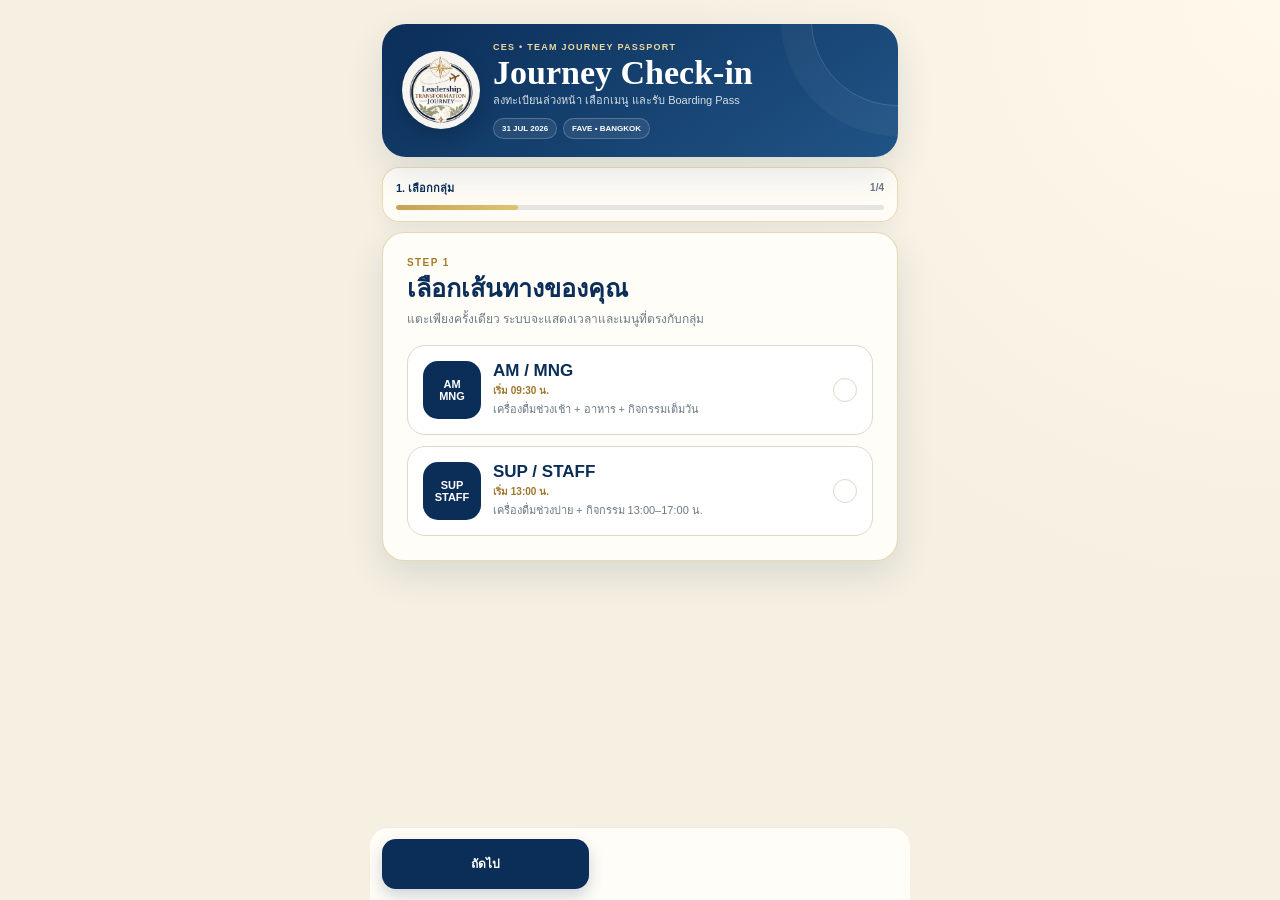
==== commit a32e39e0: "Add files via upload" ====
--- a/index.html
+++ b/index.html
@@ -3,154 +3,115 @@
 <head>
   <meta charset="utf-8">
   <meta name="viewport" content="width=device-width, initial-scale=1, viewport-fit=cover">
-  <meta name="theme-color" content="#0B2E59">
-  <meta name="description" content="CES Leadership Transformation Journey pre-event check-in">
+  <meta name="theme-color" content="#0b2e59">
+  <meta name="description" content="CES Leadership Transformation Journey check-in and boarding pass">
   <title>CES Journey Check-in</title>
-  <link rel="preconnect" href="https://fonts.googleapis.com">
-  <link rel="preconnect" href="https://fonts.gstatic.com" crossorigin>
-  <link href="https://fonts.googleapis.com/css2?family=Noto+Sans+Thai:wght@400;500;600;700;800;900&family=Playfair+Display:wght@700;800&display=swap" rel="stylesheet">
+  <link rel="icon" type="image/png" sizes="32x32" href="assets/images/favicon-32.png">
+  <link rel="apple-touch-icon" href="assets/images/apple-touch-icon.png">
+  <link rel="manifest" href="manifest.webmanifest">
   <link rel="stylesheet" href="assets/css/styles.css">
 </head>
 <body>
-  <main class="shell">
-    <section class="hero" aria-labelledby="pageTitle">
-      <div class="hero-copy">
+  <main class="app-shell">
+    <header class="top-card">
+      <img class="brand-logo" src="assets/images/logo-transparent.png" alt="Leadership Transformation Journey">
+      <div class="top-copy">
         <p class="eyebrow">CES • TEAM JOURNEY PASSPORT</p>
-        <h1 id="pageTitle">Leadership<br>Transformation Journey</h1>
-        <p class="hero-description">Pre-event check-in เพื่อเลือกเส้นทาง เมนู และรับ Boarding Pass ของคุณ</p>
-        <div class="hero-meta" aria-label="รายละเอียดกิจกรรม">
-          <span>31 JUL 2026</span>
-          <span>FAVE • BANGKOK</span>
-        </div>
+        <h1>Journey Check-in</h1>
+        <p>ลงทะเบียนล่วงหน้า เลือกเมนู และรับ Boarding Pass</p>
+        <div class="meta-row"><span>31 JUL 2026</span><span>FAVE • BANGKOK</span></div>
       </div>
-      <div class="passport-stamp" aria-hidden="true">LEAD<br>INSPIRE<br>ELEVATE</div>
+    </header>
+
+    <section class="progress-card" aria-label="ความคืบหน้า">
+      <div class="progress-head"><strong id="progressLabel">1. เลือกกลุ่ม</strong><span id="progressCount">1/4</span></div>
+      <div class="progress-track"><div id="progressBar" class="progress-fill"></div></div>
     </section>
 
-    <section class="journey-progress" id="progressWrap" aria-label="ความคืบหน้าการลงทะเบียน">
-      <div class="progress-copy">
-        <strong id="progressLabel">กำลังเชื่อมต่อ</strong>
-        <span>Journey Check-in</span>
-      </div>
-      <div class="progress-track" aria-hidden="true"><div class="progress-bar" id="progressBar"></div></div>
-      <div class="step-dots" id="stepDots" aria-hidden="true">
-        <span data-progress-step="1">1</span><span data-progress-step="2">2</span><span data-progress-step="3">3</span><span data-progress-step="4">4</span><span data-progress-step="5">5</span>
-      </div>
+    <section class="form-card" id="appCard">
+      <section class="step active" data-step="1">
+        <p class="section-label">STEP 1</p>
+        <h2>เลือกเส้นทางของคุณ</h2>
+        <p class="lead">แตะเพียงครั้งเดียว ระบบจะแสดงเวลาและเมนูที่ตรงกับกลุ่ม</p>
+        <div class="role-list">
+          <button class="role-card" type="button" data-role="AM_MNG">
+            <span class="role-badge">AM<br>MNG</span>
+            <span class="role-text"><strong>AM / MNG</strong><small>เริ่ม 09:30 น.</small><span>เครื่องดื่มช่วงเช้า + อาหาร + กิจกรรมเต็มวัน</span></span>
+            <span class="check-dot">✓</span>
+          </button>
+          <button class="role-card" type="button" data-role="SUP_STAFF">
+            <span class="role-badge">SUP<br>STAFF</span>
+            <span class="role-text"><strong>SUP / STAFF</strong><small>เริ่ม 13:00 น.</small><span>เครื่องดื่มช่วงบ่าย + กิจกรรม 13:00–17:00 น.</span></span>
+            <span class="check-dot">✓</span>
+          </button>
+        </div>
+      </section>
+
+      <section class="step" data-step="2">
+        <p class="section-label">STEP 2</p>
+        <h2>ข้อมูลผู้เดินทาง</h2>
+        <div class="field"><label for="employeeId">รหัสพนักงาน</label><input id="employeeId" type="text" maxlength="20" autocomplete="off" placeholder="เช่น 00123"></div>
+        <div class="field"><label for="nickname">ชื่อเล่น</label><input id="nickname" type="text" maxlength="40" autocomplete="name" placeholder="ชื่อบน Boarding Pass"></div>
+        <div class="field">
+          <label>รูปของคุณ</label>
+          <div class="photo-row">
+            <img id="photoPreview" class="avatar" alt="รูปตัวอย่าง" src="data:image/svg+xml,%3Csvg xmlns='http://www.w3.org/2000/svg' width='160' height='160'%3E%3Crect width='100%25' height='100%25' rx='80' fill='%23ece8dc'/%3E%3Ccircle cx='80' cy='60' r='28' fill='%2393a0ad'/%3E%3Cpath d='M27 148c7-37 27-54 53-54s46 17 53 54' fill='%2393a0ad'/%3E%3C/svg%3E">
+            <div><label class="upload-btn" for="photoInput">📷 ถ่ายรูป / เลือกรูป</label><input id="photoInput" class="file-input" type="file" accept="image/jpeg,image/png,image/webp" capture="user"><p class="hint">ระบบจะย่อรูปอัตโนมัติเพื่อให้บันทึกเร็วขึ้น</p></div>
+          </div>
+        </div>
+        <label class="consent-line"><input id="consent" type="checkbox"><span>ยินยอมให้จัดเก็บรูปใน Google Drive สำหรับกิจกรรมนี้</span></label>
+      </section>
+
+      <section class="step" data-step="3">
+        <p class="section-label">STEP 3</p>
+        <h2>เลือกเมนู</h2>
+        <p class="lead" id="menuLead"></p>
+        <div id="amMenu" hidden>
+          <div class="field"><label for="morningDrink">เครื่องดื่มช่วงเช้า</label><select id="morningDrink"></select></div>
+          <div class="field"><label for="breakfastFood">เมนูอาหาร Morning / Lunch</label><select id="breakfastFood"></select></div>
+        </div>
+        <div id="staffMenu" hidden><div class="field"><label for="afternoonDrink">เครื่องดื่มช่วงบ่าย</label><select id="afternoonDrink"></select></div></div>
+      </section>
+
+      <section class="step" data-step="4">
+        <p class="section-label">STEP 4</p>
+        <h2>ตรวจสอบการเดินทาง</h2>
+        <div id="summary" class="summary-grid"></div>
+        <details class="details-card" open><summary>กำหนดการ</summary><div id="agenda" class="agenda"></div></details>
+        <div id="locations" class="location-list"></div>
+        <label class="consent-line"><input id="agendaRead" type="checkbox"><span>ฉันอ่านกำหนดการและรายละเอียดสถานที่เรียบร้อยแล้ว</span></label>
+        <div class="submit-note">เมื่อกดยืนยัน ระบบจะสร้าง JPEG ขนาด 21 × 7.425 ซม. และบันทึกข้อมูลลง Sheet + Drive ในครั้งเดียว</div>
+      </section>
     </section>
 
-    <section class="card" id="appCard">
-      <div class="connection-screen" id="connectionScreen" role="status" aria-live="polite">
-        <div class="loader-ring" id="connectionLoader" aria-hidden="true"></div>
-        <p class="step-kicker">SYSTEM CONNECTION</p>
-        <h2 id="connectionTitle">กำลังเตรียม Passport ของคุณ</h2>
-        <p class="lead" id="connectionDetail">กำลังเชื่อมต่อระบบลงทะเบียน โปรดรอสักครู่…</p>
-        <button class="btn btn-primary retry-button" id="retryConnection" type="button" hidden>ลองเชื่อมต่ออีกครั้ง</button>
-      </div>
+    <nav class="bottom-actions" id="bottomActions" aria-label="ปุ่มดำเนินการ">
+      <button id="backBtn" class="btn btn-light" type="button" hidden>ย้อนกลับ</button>
+      <button id="nextBtn" class="btn btn-primary" type="button">ถัดไป</button>
+      <button id="submitBtn" class="btn btn-gold" type="button" hidden>ยืนยัน Check-in</button>
+    </nav>
 
-      <div class="step" data-step="1">
-        <p class="step-kicker">STEP 01 • SELECT YOUR ROUTE</p>
-        <h2>คุณอยู่ในกลุ่มใด?</h2>
-        <p class="lead">เลือกให้ตรงกับตำแหน่ง เพื่อแสดงเวลา เมนู และกำหนดการของคุณ</p>
-        <div class="role-grid">
-          <button class="role-card" type="button" data-role="AM_MNG">
-            <span class="role-icon">🧭</span>
-            <span class="role-copy"><strong>AM / MNG</strong><small>Check-in 09:30 น.</small><span>เครื่องดื่มช่วงเช้า + อาหาร และกิจกรรมเต็มวัน</span></span>
-            <span class="select-mark">✓</span>
-          </button>
-          <button class="role-card" type="button" data-role="SUP_STAFF">
-            <span class="role-icon">🎒</span>
-            <span class="role-copy"><strong>SUP / STAFF</strong><small>Check-in 13:00 น.</small><span>เครื่องดื่มช่วงบ่าย และกิจกรรม 13:00–17:00 น.</span></span>
-            <span class="select-mark">✓</span>
-          </button>
-        </div>
-        <div class="actions"><span class="action-spacer"></span><button class="btn btn-primary" type="button" data-next>เดินทางต่อ <span>→</span></button></div>
-      </div>
-
-      <div class="step" data-step="2">
-        <p class="step-kicker">STEP 02 • PASSENGER DETAILS</p>
-        <h2>ข้อมูลผู้เดินทาง</h2>
-        <p class="lead">ใช้รหัสพนักงานสำหรับตรวจสอบข้อมูล หากส่งซ้ำระบบจะอัปเดตรายการเดิม</p>
-        <div class="grid-2">
-          <div class="field">
-            <label for="employeeId">รหัสพนักงาน</label>
-            <input id="employeeId" type="text" maxlength="20" autocomplete="off" placeholder="เช่น 00123" inputmode="text">
-          </div>
-          <div class="field">
-            <label for="nickname">ชื่อเล่น</label>
-            <input id="nickname" type="text" maxlength="40" autocomplete="name" placeholder="ชื่อบน Boarding Pass">
-          </div>
-        </div>
-        <div class="field">
-          <label for="photoInput">รูปของคุณ</label>
-          <div class="photo-box">
-            <img class="avatar" id="photoPreview" alt="ตัวอย่างรูป" src="data:image/svg+xml,%3Csvg xmlns='http://www.w3.org/2000/svg' width='160' height='160'%3E%3Crect width='100%25' height='100%25' fill='%23e8e5db'/%3E%3Ccircle cx='80' cy='61' r='30' fill='%2393a0ad'/%3E%3Cpath d='M30 145c6-35 25-51 50-51s44 16 50 51' fill='%2393a0ad'/%3E%3C/svg%3E">
-            <div class="photo-copy">
-              <label class="upload-button" for="photoInput">ถ่ายรูปหรือเลือกรูป</label>
-              <input class="file-input" id="photoInput" type="file" accept="image/jpeg,image/png,image/webp" capture="user">
-              <p class="hint">แนะนำรูปหน้าตรง ระบบจะย่อรูปก่อนส่ง รองรับ JPG, PNG และ WebP</p>
-            </div>
-          </div>
-        </div>
-        <label class="check-line"><input id="consent" type="checkbox"><span>ยินยอมให้จัดเก็บรูปใน Google Drive เพื่อใช้สำหรับการลงทะเบียนกิจกรรมนี้</span></label>
-        <div class="actions"><button class="btn btn-secondary" type="button" data-back>← ย้อนกลับ</button><button class="btn btn-primary" type="button" data-next>เลือกเมนู →</button></div>
-      </div>
-
-      <div class="step" data-step="3">
-        <p class="step-kicker">STEP 03 • JOURNEY MENU</p>
-        <h2>เลือกเมนูของคุณ</h2>
-        <p class="lead" id="menuLead"></p>
-        <div id="amMenu" hidden>
-          <div class="grid-2">
-            <div class="field"><label for="morningDrink">เครื่องดื่มช่วงเช้า</label><select id="morningDrink"></select></div>
-            <div class="field"><label for="breakfastFood">เมนูอาหาร Morning / Lunch</label><select id="breakfastFood"></select></div>
-          </div>
-        </div>
-        <div id="staffMenu" hidden>
-          <div class="field"><label for="afternoonDrink">เครื่องดื่มช่วงบ่าย</label><select id="afternoonDrink"></select></div>
-        </div>
-        <div class="actions"><button class="btn btn-secondary" type="button" data-back>← ย้อนกลับ</button><button class="btn btn-primary" type="button" data-next>ดูกำหนดการ →</button></div>
-      </div>
-
-      <div class="step" data-step="4">
-        <p class="step-kicker">STEP 04 • READ BEFORE BOARDING</p>
-        <h2>กำหนดการและสถานที่</h2>
-        <p class="lead">เลื่อนอ่านรายละเอียดให้ครบก่อนยืนยัน</p>
-        <div class="agenda" id="agenda"></div>
-        <div class="location-grid" id="locations"></div>
-        <label class="check-line"><input id="agendaRead" type="checkbox"><span>ฉันอ่านกำหนดการและรายละเอียดสถานที่เรียบร้อยแล้ว</span></label>
-        <div class="actions"><button class="btn btn-secondary" type="button" data-back>← ย้อนกลับ</button><button class="btn btn-primary" type="button" data-next>ตรวจสอบข้อมูล →</button></div>
-      </div>
-
-      <div class="step" data-step="5">
-        <p class="step-kicker">STEP 05 • FINAL CHECK</p>
-        <h2>ตรวจสอบก่อน Check-in</h2>
-        <p class="lead">เมื่อยืนยัน ระบบจะบันทึกข้อมูลและสร้าง Boarding Pass เป็น JPEG</p>
-        <div class="summary-box" id="summary"></div>
-        <div class="actions"><button class="btn btn-secondary" type="button" data-back>← แก้ไข</button><button class="btn btn-gold" id="submitBtn" type="button">ยืนยัน Check-in</button></div>
-      </div>
-    </section>
-
-    <section class="boarding-wrap" id="boardingWrap" aria-live="polite">
-      <div class="export-heading">
-        <div><p class="step-kicker">YOUR DIGITAL BOARDING PASS</p><h2>พร้อมออกเดินทางแล้ว</h2></div>
-        <span class="size-badge">21 × 7.425 CM • 300 DPI</span>
-      </div>
-      <div class="boarding-preview" id="boardingPreview"><img class="boarding-pass-image" id="boardingPassImage" alt="CES Journey Boarding Pass"></div>
-      <div class="export-panel">
-        <div><strong id="exportStatus">กำลังสร้างและบันทึก JPEG…</strong><p id="exportDetail">ไฟล์จะถูกเก็บใน Google Drive และบันทึกลิงก์กลับเข้า Google Sheet</p></div>
-        <a class="drive-link" id="driveFileLink" href="#" target="_blank" rel="noopener" hidden>เปิดใน Drive ↗</a>
-      </div>
-      <div class="actions after-pass">
-        <button class="btn btn-secondary" type="button" id="editAgain">แก้ไขข้อมูล</button>
-        <button class="btn btn-secondary" type="button" id="retryExport" hidden>บันทึก JPEG อีกครั้ง</button>
-        <button class="btn btn-primary" type="button" id="downloadJpeg">ดาวน์โหลด JPEG</button>
-        <button class="btn btn-gold" type="button" id="printPass">พิมพ์ A4 แนวนอน</button>
+    <section class="result-card" id="resultCard" hidden>
+      <div class="success-mark">✓</div>
+      <p class="section-label">CHECK-IN COMPLETE</p>
+      <h2>Boarding Pass พร้อมแล้ว</h2>
+      <p id="resultMessage" class="lead"></p>
+      <div class="pass-scroll"><img id="boardingPassImage" alt="Boarding Pass"></div>
+      <div class="result-actions">
+        <a id="driveFileLink" class="btn btn-primary" href="#" target="_blank" rel="noopener">เปิดไฟล์ใน Drive</a>
+        <button id="downloadJpeg" class="btn btn-light" type="button">ดาวน์โหลด JPEG</button>
+        <button id="printPass" class="btn btn-gold" type="button">พิมพ์ A4</button>
+        <button id="editAgain" class="btn btn-plain" type="button">แก้ไขข้อมูล</button>
       </div>
     </section>
   </main>
 
-  <div class="toast" id="toast"></div>
+  <div id="savingOverlay" class="saving-overlay" hidden>
+    <div class="saving-box"><div class="spinner"></div><strong>กำลังบันทึก Check-in</strong><span id="savingText">กำลังสร้าง Boarding Pass…</span></div>
+  </div>
+  <div id="toast" class="toast" role="status" aria-live="polite"></div>
+
   <script src="assets/js/config.js"></script>
-  <script src="assets/js/backend-client.js"></script>
+  <script src="assets/js/apps-script-client.js"></script>
   <script src="assets/js/app.js"></script>
 </body>
 </html>
--- a/assets/css/styles.css
+++ b/assets/css/styles.css
@@ -1,211 +1,69 @@
 :root {
-  --navy: #0b2e59;
-  --navy-2: #174579;
-  --gold: #c7a252;
-  --gold-soft: #ead9ad;
-  --cream: #f7f1e3;
-  --paper: #fffdf8;
-  --sage: #9aaa86;
-  --olive: #6f7d52;
-  --ink: #17324f;
-  --muted: #687483;
-  --line: #ded9cc;
-  --danger: #b42318;
-  --success: #137333;
-  --shadow: 0 14px 36px rgba(11, 46, 89, .12);
-  --radius: 22px;
+  --navy:#0b2e59;
+  --navy2:#174778;
+  --gold:#c7a252;
+  --cream:#f6f0e2;
+  --paper:#fffdf8;
+  --ink:#19334d;
+  --muted:#6d7884;
+  --line:#ded8c9;
+  --olive:#738363;
+  --success:#2f7d58;
+  --danger:#bd4035;
+  --shadow:0 14px 36px rgba(11,46,89,.12);
+  font-family: -apple-system, BlinkMacSystemFont, "Segoe UI", "Noto Sans Thai", Tahoma, Arial, sans-serif;
+  color-scheme: light;
 }
-
-* { box-sizing: border-box; }
-html { scroll-behavior: smooth; -webkit-text-size-adjust: 100%; }
-body {
-  margin: 0;
-  min-height: 100vh;
-  font-family: "Noto Sans Thai", Tahoma, system-ui, -apple-system, sans-serif;
-  color: var(--ink);
-  background:
-    radial-gradient(circle at 0 0, rgba(199, 162, 82, .16), transparent 22rem),
-    radial-gradient(circle at 100% 100%, rgba(154, 170, 134, .19), transparent 25rem),
-    var(--cream);
-}
-button, input, select { font: inherit; }
-button { cursor: pointer; touch-action: manipulation; }
-a { color: inherit; }
-[hidden] { display: none !important; }
-
-.shell { width: 100%; max-width: 760px; margin: 0 auto; padding: 0 0 calc(36px + env(safe-area-inset-bottom)); }
-
-.hero {
-  position: relative;
-  overflow: hidden;
-  min-height: 190px;
-  padding: calc(22px + env(safe-area-inset-top)) 22px 22px;
-  color: #fff;
-  background: linear-gradient(135deg, var(--navy), #1a4d82);
-  box-shadow: 0 10px 30px rgba(11, 46, 89, .18);
-}
-.hero::after {
-  content: "";
-  position: absolute;
-  width: 210px;
-  height: 210px;
-  right: -74px;
-  top: -80px;
-  border: 1px solid rgba(255,255,255,.24);
-  border-radius: 50%;
-  box-shadow: 0 0 0 28px rgba(255,255,255,.04), 0 0 0 58px rgba(255,255,255,.025);
-}
-.hero-copy { position: relative; z-index: 1; max-width: calc(100% - 70px); }
-.eyebrow { margin: 0 0 7px; color: #f0dba7; font-size: 10px; font-weight: 900; letter-spacing: .17em; }
-.hero h1 { margin: 0; font-family: "Playfair Display", Georgia, serif; font-size: clamp(31px, 9vw, 45px); line-height: .98; letter-spacing: -.025em; }
-.hero-description { margin: 12px 0 0; color: rgba(255,255,255,.84); font-size: 13px; line-height: 1.55; }
-.hero-meta { display: flex; flex-wrap: wrap; gap: 7px; margin-top: 13px; }
-.hero-meta span { padding: 5px 9px; border: 1px solid rgba(255,255,255,.2); border-radius: 999px; background: rgba(255,255,255,.08); color: #fff; font-size: 10px; font-weight: 800; letter-spacing: .06em; }
-.passport-stamp { position: absolute; z-index: 1; right: 17px; bottom: 21px; width: 68px; height: 68px; display: grid; place-items: center; border: 1.5px solid rgba(237,214,157,.82); border-radius: 50%; color: #f0dba7; font: 800 9px/1.2 Georgia, serif; text-align: center; transform: rotate(-10deg); }
-
-.journey-progress { margin: 14px 14px 10px; padding: 12px 14px; border: 1px solid rgba(199,162,82,.28); border-radius: 17px; background: rgba(255,253,248,.82); backdrop-filter: blur(8px); }
-.progress-copy { display: flex; justify-content: space-between; gap: 12px; align-items: center; margin-bottom: 9px; }
-.progress-copy strong { color: var(--navy); font-size: 13px; }
-.progress-copy span { color: var(--muted); font-size: 11px; }
-.progress-track { height: 6px; overflow: hidden; border-radius: 999px; background: rgba(11,46,89,.11); }
-.progress-bar { width: 0; height: 100%; border-radius: inherit; background: linear-gradient(90deg, var(--gold), var(--olive)); transition: width .3s ease; }
-.step-dots { display: grid; grid-template-columns: repeat(5, 1fr); gap: 8px; margin-top: 9px; }
-.step-dots span { width: 24px; height: 24px; display: grid; place-items: center; justify-self: center; border: 1px solid rgba(11,46,89,.15); border-radius: 50%; color: #84909b; background: #fff; font-size: 10px; font-weight: 900; transition: .2s ease; }
-.step-dots span.done { color: #fff; border-color: var(--olive); background: var(--olive); }
-.step-dots span.active { color: var(--navy); border-color: var(--gold); background: var(--gold-soft); box-shadow: 0 0 0 4px rgba(199,162,82,.12); }
-
-.card { margin: 0 12px; padding: 22px 18px 18px; border: 1px solid rgba(199,162,82,.42); border-radius: var(--radius); background: rgba(255,253,248,.98); box-shadow: var(--shadow); }
-.connection-screen { min-height: 260px; display: flex; flex-direction: column; align-items: center; justify-content: center; padding: 25px 8px; text-align: center; }
-.connection-screen .lead { max-width: 430px; }
-.loader-ring { width: 44px; height: 44px; margin-bottom: 18px; border: 4px solid rgba(11,46,89,.12); border-top-color: var(--gold); border-radius: 50%; animation: spin .85s linear infinite; }
-.loader-ring.error { animation: none; border-color: rgba(180,35,24,.15); border-top-color: var(--danger); }
-.retry-button { margin-top: 4px; width: 100%; max-width: 300px; }
-@keyframes spin { to { transform: rotate(360deg); } }
-
-.step { display: none; animation: rise .25s ease; }
-.step.active { display: block; }
-@keyframes rise { from { opacity: 0; transform: translateY(7px); } }
-.step-kicker { margin: 0 0 6px; color: #a47f31; font-size: 10px; font-weight: 900; letter-spacing: .14em; }
-h2 { margin: 0 0 7px; color: var(--navy); font-size: clamp(25px, 7vw, 34px); line-height: 1.22; }
-.lead { margin: 0 0 20px; color: var(--muted); font-size: 14px; line-height: 1.65; }
-
-.role-grid { display: grid; gap: 12px; }
-.role-card { position: relative; width: 100%; min-height: 112px; display: grid; grid-template-columns: 54px 1fr 26px; align-items: center; gap: 13px; padding: 16px; border: 1.5px solid rgba(11,46,89,.14); border-radius: 18px; background: #fff; text-align: left; transition: .18s ease; }
-.role-card:active { transform: scale(.99); }
-.role-card.selected { border-color: var(--gold); background: #fffaf0; box-shadow: 0 8px 20px rgba(11,46,89,.09); }
-.role-icon { width: 52px; height: 52px; display: grid; place-items: center; border-radius: 16px; background: var(--cream); font-size: 25px; }
-.role-copy { min-width: 0; }
-.role-copy strong { display: block; color: var(--navy); font-size: 19px; line-height: 1.2; }
-.role-copy small { display: inline-block; margin-top: 4px; color: #9b762e; font-size: 11px; font-weight: 900; }
-.role-copy > span { display: block; margin-top: 5px; color: var(--muted); font-size: 12px; line-height: 1.5; }
-.select-mark { width: 24px; height: 24px; display: grid; place-items: center; border: 1px solid #d9d5c9; border-radius: 50%; color: transparent; background: #fff; font-weight: 900; }
-.role-card.selected .select-mark { color: #fff; border-color: var(--olive); background: var(--olive); }
-
-.grid-2 { display: grid; gap: 0; }
-.field { margin-bottom: 17px; }
-label { display: block; margin-bottom: 7px; color: var(--navy); font-size: 14px; font-weight: 800; }
-input[type="text"], select { width: 100%; min-height: 56px; padding: 13px 14px; border: 1.5px solid var(--line); border-radius: 14px; outline: none; background: #fff; color: var(--ink); font-size: 16px; }
-input[type="text"]:focus, select:focus { border-color: var(--gold); box-shadow: 0 0 0 4px rgba(199,162,82,.13); }
-select { appearance: none; background-image: linear-gradient(45deg, transparent 50%, var(--navy) 50%), linear-gradient(135deg, var(--navy) 50%, transparent 50%); background-position: calc(100% - 20px) 24px, calc(100% - 15px) 24px; background-size: 5px 5px, 5px 5px; background-repeat: no-repeat; padding-right: 42px; }
-
-.photo-box { display: grid; grid-template-columns: 92px 1fr; align-items: center; gap: 14px; padding: 14px; border: 1.5px dashed rgba(11,46,89,.27); border-radius: 18px; background: #fff; }
-.avatar { width: 88px; height: 88px; object-fit: cover; border: 4px solid var(--cream); border-radius: 50%; background: #e8e5db; }
-.photo-copy { min-width: 0; }
-.file-input { position: absolute; width: 1px; height: 1px; opacity: 0; pointer-events: none; }
-.upload-button { display: inline-flex; min-height: 44px; align-items: center; justify-content: center; margin: 0; padding: 10px 13px; border-radius: 12px; color: #fff; background: var(--navy); font-size: 13px; font-weight: 900; cursor: pointer; }
-.hint { margin: 7px 0 0; color: var(--muted); font-size: 11px; line-height: 1.45; }
-
-.agenda { display: grid; gap: 9px; margin: 15px 0 20px; }
-.agenda-row { display: grid; grid-template-columns: 82px 1fr; gap: 11px; align-items: start; padding: 12px; border-left: 4px solid var(--gold); border-radius: 11px; background: #fff; box-shadow: 0 4px 12px rgba(11,46,89,.045); }
-.agenda-time { color: var(--navy); font-size: 12px; font-weight: 900; }
-.agenda-title { color: #34495e; font-size: 13px; line-height: 1.5; }
-.location-grid { display: grid; gap: 11px; }
-.location-card { padding: 16px; border-radius: 17px; color: #fff; background: linear-gradient(145deg, var(--navy), #28527e); }
-.location-card .tag { color: #f0dba7; font-size: 10px; font-weight: 900; letter-spacing: .13em; }
-.location-card h3 { margin: 7px 0 5px; font-size: 17px; line-height: 1.35; }
-.location-card p { margin: 4px 0; color: rgba(255,255,255,.82); font-size: 12px; line-height: 1.5; }
-.map-link { display: inline-flex; min-height: 42px; align-items: center; margin-top: 10px; padding: 8px 12px; border: 1px solid rgba(255,255,255,.25); border-radius: 11px; color: #fff; font-size: 12px; font-weight: 900; text-decoration: none; }
-
-.check-line { display: flex; gap: 10px; align-items: flex-start; margin: 17px 0; padding: 13px; border-radius: 13px; color: #3f4e5c; background: #f7f4ec; font-size: 12px; line-height: 1.55; }
-.check-line input { flex: 0 0 auto; width: 21px; height: 21px; margin: 0; accent-color: var(--navy); }
-.summary-box { display: grid; gap: 9px; padding: 12px; border-radius: 17px; background: var(--cream); }
-.summary-item { padding: 12px; border-radius: 12px; background: rgba(255,255,255,.8); }
-.summary-item small { display: block; color: var(--muted); font-size: 11px; }
-.summary-item strong { display: block; margin-top: 3px; color: var(--navy); font-size: 14px; word-break: break-word; }
-
-.actions { position: sticky; z-index: 20; bottom: 0; display: grid; grid-template-columns: repeat(2, minmax(0,1fr)); gap: 9px; margin: 22px -18px -18px; padding: 13px 18px calc(13px + env(safe-area-inset-bottom)); border-top: 1px solid rgba(11,46,89,.08); background: linear-gradient(180deg, rgba(255,253,248,.76), #fffdf8 25%); backdrop-filter: blur(12px); }
-.actions .action-spacer { display: none; }
-.btn { min-height: 52px; padding: 12px 13px; border: 0; border-radius: 14px; font-size: 13px; font-weight: 900; line-height: 1.25; }
-.btn-primary { color: #fff; background: var(--navy); box-shadow: 0 7px 17px rgba(11,46,89,.2); }
-.btn-secondary { color: var(--navy); background: #e9edf2; }
-.btn-gold { color: var(--navy); background: var(--gold); box-shadow: 0 7px 17px rgba(199,162,82,.22); }
-.btn:disabled { opacity: .55; cursor: wait; }
-
-.boarding-wrap { display: none; margin: 17px 12px 0; }
-.boarding-wrap.show { display: block; animation: rise .3s ease; }
-.export-heading { display: grid; gap: 10px; margin-bottom: 12px; }
-.export-heading h2 { margin-bottom: 0; }
-.size-badge { justify-self: start; padding: 7px 10px; border: 1px solid rgba(199,162,82,.6); border-radius: 999px; color: var(--navy); background: rgba(255,253,248,.8); font-size: 10px; font-weight: 900; }
-.boarding-preview { width: 100%; aspect-ratio: 2480 / 877; overflow: auto; border: 1px solid rgba(11,46,89,.12); border-radius: 15px; background: #fff; box-shadow: var(--shadow); }
-.boarding-pass-image { display: block; width: 100%; height: auto; object-fit: contain; }
-.export-panel { display: grid; gap: 12px; margin-top: 12px; padding: 14px; border-left: 5px solid var(--gold); border-radius: 14px; background: rgba(255,253,248,.95); }
-.export-panel strong { display: block; color: var(--navy); font-size: 13px; }
-.export-panel p { margin: 3px 0 0; color: var(--muted); font-size: 11px; line-height: 1.5; }
-.export-panel[data-status="success"] { border-left-color: var(--success); }
-.export-panel[data-status="error"] { border-left-color: var(--danger); }
-.drive-link { min-height: 42px; display: inline-flex; align-items: center; justify-content: center; border-radius: 11px; color: #fff; background: var(--navy); font-size: 12px; font-weight: 900; text-decoration: none; }
-.after-pass { position: static; grid-template-columns: repeat(2, minmax(0,1fr)); margin: 12px 0 0; padding: 0; border: 0; background: transparent; backdrop-filter: none; }
-
-.toast { position: fixed; z-index: 100; left: 50%; bottom: calc(18px + env(safe-area-inset-bottom)); transform: translate(-50%, 18px); width: max-content; max-width: calc(100% - 28px); padding: 12px 15px; border-radius: 14px; color: #fff; background: #1f384f; box-shadow: 0 12px 30px rgba(0,0,0,.2); opacity: 0; pointer-events: none; transition: .2s ease; text-align: center; font-size: 12px; font-weight: 800; }
-.toast.show { opacity: 1; transform: translate(-50%,0); }
-.toast.error { background: var(--danger); }
-
-@media (min-width: 700px) {
-  .shell { max-width: 1020px; padding: 24px 18px 50px; }
-  .hero { min-height: 230px; padding: 31px 34px; border-radius: 30px; }
-  .hero-copy { max-width: 700px; }
-  .hero h1 { font-size: 58px; }
-  .hero-description { max-width: 620px; font-size: 15px; }
-  .passport-stamp { right: 30px; bottom: 24px; width: 105px; height: 105px; font-size: 12px; }
-  .journey-progress { margin: 18px 4px 12px; }
-  .card { margin: 0; padding: 32px; }
-  .connection-screen { min-height: 300px; }
-  .role-grid { grid-template-columns: repeat(2,1fr); }
-  .role-card { min-height: 160px; grid-template-columns: 60px 1fr 28px; padding: 21px; }
-  .role-copy strong { font-size: 23px; }
-  .role-copy > span { font-size: 13px; }
-  .grid-2 { grid-template-columns: repeat(2,1fr); gap: 17px; }
-  .photo-box { grid-template-columns: 120px 1fr; gap: 20px; padding: 18px; }
-  .avatar { width: 112px; height: 112px; }
-  .agenda-row { grid-template-columns: 112px 1fr; padding: 13px 15px; }
-  .agenda-time, .agenda-title { font-size: 14px; }
-  .location-grid { grid-template-columns: repeat(2,1fr); }
-  .summary-box { grid-template-columns: repeat(2,1fr); }
-  .actions { position: static; display: flex; justify-content: space-between; margin: 25px 0 0; padding: 0; border: 0; background: transparent; backdrop-filter: none; }
-  .actions .action-spacer { display: block; }
-  .btn { min-width: 150px; }
-  .boarding-wrap { margin: 22px 0 0; }
-  .export-heading { display: flex; align-items: flex-end; justify-content: space-between; }
-  .size-badge { justify-self: auto; }
-  .export-panel { display: flex; align-items: center; justify-content: space-between; gap: 18px; }
-  .after-pass { justify-content: flex-end; }
-}
-
-@media (max-width: 370px) {
-  .hero h1 { font-size: 29px; }
-  .hero-copy { max-width: calc(100% - 52px); }
-  .passport-stamp { width: 58px; height: 58px; right: 10px; font-size: 8px; }
-  .photo-box { grid-template-columns: 76px 1fr; }
-  .avatar { width: 72px; height: 72px; }
-  .agenda-row { grid-template-columns: 73px 1fr; }
-  .btn { font-size: 12px; padding-inline: 9px; }
-}
-
-@media print {
-  @page { size: A4 landscape; margin: 0; }
-  html, body { width: 29.7cm; height: 21cm; background: #fff !important; }
-  body * { visibility: hidden !important; }
-  #boardingPreview, #boardingPreview * { visibility: visible !important; }
-  #boardingPreview { position: fixed; left: 4.35cm; top: 6.7875cm; width: 21cm !important; height: 7.425cm !important; overflow: hidden; border: 0; border-radius: 0; box-shadow: none; }
-  #boardingPreview img { width: 21cm !important; height: 7.425cm !important; object-fit: fill; }
-}
+*{box-sizing:border-box}
+html{background:var(--cream);scroll-behavior:smooth}
+body{margin:0;background:radial-gradient(circle at 100% 0,#fff9eb 0,transparent 38%),var(--cream);color:var(--ink);min-height:100vh}
+button,input,select{font:inherit}
+button{cursor:pointer}
+[hidden]{display:none!important}
+.app-shell{width:min(100%,540px);margin:0 auto;padding:10px 12px calc(96px + env(safe-area-inset-bottom))}
+.top-card{display:grid;grid-template-columns:78px 1fr;gap:13px;align-items:center;padding:15px;border-radius:24px;background:linear-gradient(145deg,var(--navy),#205486);color:#fff;box-shadow:var(--shadow);overflow:hidden;position:relative}
+.top-card:after{content:"";position:absolute;width:170px;height:170px;border:1px solid rgba(255,255,255,.16);border-radius:50%;right:-85px;top:-90px;box-shadow:0 0 0 30px rgba(255,255,255,.04)}
+.brand-logo{position:relative;z-index:1;width:78px;height:78px;object-fit:contain;border-radius:50%;background:rgba(255,253,248,.96);padding:3px;box-shadow:0 8px 18px rgba(0,0,0,.18)}
+.top-copy{position:relative;z-index:1;min-width:0}
+.eyebrow,.section-label{margin:0;color:#ead79e;font-size:9px;font-weight:900;letter-spacing:.14em;text-transform:uppercase}
+.top-copy h1{margin:4px 0 2px;font-family:Georgia,"Times New Roman",serif;font-size:30px;line-height:1.02;color:#fff}
+.top-copy>p:not(.eyebrow){margin:0;color:rgba(255,255,255,.82);font-size:11px;line-height:1.45}
+.meta-row{display:flex;gap:6px;flex-wrap:wrap;margin-top:9px}
+.meta-row span{padding:5px 8px;border:1px solid rgba(255,255,255,.22);border-radius:999px;background:rgba(255,255,255,.08);font-size:8px;font-weight:900}
+.progress-card{margin:10px 0;padding:11px 13px;border:1px solid rgba(199,162,82,.38);border-radius:17px;background:rgba(255,253,248,.93);box-shadow:0 6px 18px rgba(11,46,89,.06)}
+.progress-head{display:flex;justify-content:space-between;align-items:center;margin-bottom:8px;color:var(--navy);font-size:11px}
+.progress-head span{color:var(--muted);font-size:10px;font-weight:800}
+.progress-track{height:5px;overflow:hidden;border-radius:99px;background:#e4e5e2}
+.progress-fill{width:25%;height:100%;border-radius:inherit;background:linear-gradient(90deg,var(--gold),#e0c371);transition:width .25s ease}
+.form-card,.result-card{padding:20px 17px;border:1px solid rgba(199,162,82,.42);border-radius:22px;background:var(--paper);box-shadow:var(--shadow)}
+.step{display:none;animation:rise .22s ease}.step.active{display:block}
+@keyframes rise{from{opacity:0;transform:translateY(6px)}to{opacity:1;transform:none}}
+.section-label{color:#a47b28;font-size:10px}
+h2{margin:5px 0 7px;color:var(--navy);font-size:25px;line-height:1.2}
+.lead{margin:0 0 16px;color:var(--muted);font-size:12px;line-height:1.6}
+.role-list{display:grid;gap:11px}
+.role-card{display:grid;grid-template-columns:58px 1fr 24px;gap:12px;align-items:center;width:100%;padding:13px;border:1.5px solid var(--line);border-radius:18px;background:#fff;text-align:left;transition:.16s ease}
+.role-card:active{transform:scale(.99)}.role-card.selected{border-color:var(--gold);background:#fffaf0;box-shadow:0 8px 18px rgba(11,46,89,.08)}
+.role-badge{display:grid;place-items:center;width:58px;height:58px;border-radius:15px;background:var(--navy);color:#fff;font-size:11px;font-weight:900;line-height:1.1;text-align:center}
+.role-text{min-width:0}.role-text strong{display:block;color:var(--navy);font-size:17px}.role-text small{display:block;margin-top:2px;color:#9f772d;font-size:10px;font-weight:900}.role-text span{display:block;margin-top:4px;color:var(--muted);font-size:11px;line-height:1.45}
+.check-dot{display:grid;place-items:center;width:24px;height:24px;border:1px solid var(--line);border-radius:50%;color:transparent;background:#fff;font-weight:900}.role-card.selected .check-dot{color:#fff;border-color:var(--olive);background:var(--olive)}
+.field{margin-bottom:15px}.field>label{display:block;margin-bottom:6px;color:var(--navy);font-size:13px;font-weight:850}
+input[type=text],select{width:100%;min-height:54px;padding:12px 14px;border:1.5px solid var(--line);border-radius:14px;outline:none;background:#fff;color:var(--ink);font-size:16px}
+input[type=text]:focus,select:focus{border-color:var(--gold);box-shadow:0 0 0 4px rgba(199,162,82,.12)}
+select{appearance:none;background-image:linear-gradient(45deg,transparent 50%,var(--navy) 50%),linear-gradient(135deg,var(--navy) 50%,transparent 50%);background-position:calc(100% - 20px) 23px,calc(100% - 15px) 23px;background-size:5px 5px;background-repeat:no-repeat;padding-right:42px}
+.photo-row{display:grid;grid-template-columns:82px 1fr;gap:13px;align-items:center;padding:12px;border:1.5px dashed rgba(11,46,89,.25);border-radius:17px;background:#fff}
+.avatar{width:82px;height:82px;object-fit:cover;border:4px solid #f1ead9;border-radius:50%;background:#ece8dc}
+.upload-btn{display:inline-flex;align-items:center;justify-content:center;min-height:43px;margin:0;padding:10px 12px;border-radius:12px;background:var(--navy);color:#fff;font-size:12px;font-weight:900}.file-input{position:absolute;width:1px;height:1px;opacity:0;pointer-events:none}.hint{margin:6px 0 0;color:var(--muted);font-size:10px;line-height:1.45}
+.consent-line{display:flex;gap:9px;align-items:flex-start;margin:14px 0;padding:12px;border-radius:13px;background:#f5f1e7;color:#445464;font-size:11px;line-height:1.55}.consent-line input{flex:0 0 auto;width:21px;height:21px;margin:0;accent-color:var(--navy)}
+.summary-grid{display:grid;grid-template-columns:1fr 1fr;gap:8px;margin:0 0 12px}.summary-item{padding:10px;border-radius:12px;background:#f5f1e7}.summary-item small{display:block;color:var(--muted);font-size:9px}.summary-item strong{display:block;margin-top:3px;color:var(--navy);font-size:12px;word-break:break-word}
+.details-card{margin:0 0 12px;border:1px solid var(--line);border-radius:15px;background:#fff;overflow:hidden}.details-card summary{padding:13px 14px;color:var(--navy);font-size:13px;font-weight:900;cursor:pointer}.agenda{display:grid;gap:1px;border-top:1px solid var(--line)}.agenda-row{display:grid;grid-template-columns:76px 1fr;gap:9px;padding:10px 13px;background:#fff}.agenda-row:nth-child(even){background:#fbf9f3}.agenda-time{color:#a47b28;font-size:10px;font-weight:900}.agenda-title{color:#405164;font-size:11px;line-height:1.45}
+.location-list{display:grid;gap:9px}.location-card{padding:14px;border-radius:15px;background:linear-gradient(145deg,var(--navy),var(--navy2));color:#fff}.location-card .tag{color:#ead79e;font-size:9px;font-weight:900;letter-spacing:.12em}.location-card h3{margin:5px 0 3px;font-size:15px;line-height:1.35}.location-card p{margin:3px 0;color:rgba(255,255,255,.8);font-size:10px;line-height:1.5}.map-link{display:inline-flex;align-items:center;min-height:38px;margin-top:8px;padding:7px 10px;border:1px solid rgba(255,255,255,.24);border-radius:10px;color:#fff;font-size:10px;font-weight:900;text-decoration:none}
+.submit-note{margin-top:12px;padding:11px;border-left:4px solid var(--gold);border-radius:10px;background:#fff7e5;color:#65552d;font-size:10px;line-height:1.55}
+.bottom-actions{position:fixed;z-index:30;left:50%;bottom:0;transform:translateX(-50%);display:grid;grid-template-columns:1fr 1.45fr;gap:9px;width:min(100%,540px);padding:11px 12px calc(11px + env(safe-area-inset-bottom));border-top:1px solid rgba(11,46,89,.08);background:rgba(255,253,248,.94);backdrop-filter:blur(14px)}
+.bottom-actions .btn:only-child{grid-column:1/-1}.btn{min-height:50px;display:inline-flex;align-items:center;justify-content:center;padding:11px 13px;border:0;border-radius:14px;text-decoration:none;font-size:12px;font-weight:900;line-height:1.25}.btn-primary{background:var(--navy);color:#fff;box-shadow:0 7px 16px rgba(11,46,89,.2)}.btn-gold{background:var(--gold);color:var(--navy);box-shadow:0 7px 16px rgba(199,162,82,.22)}.btn-light{background:#e8edf2;color:var(--navy)}.btn-plain{background:transparent;color:var(--navy);border:1px solid var(--line)}.btn:disabled{opacity:.58;cursor:wait}
+.result-card{text-align:center}.success-mark{display:grid;place-items:center;width:54px;height:54px;margin:0 auto 8px;border-radius:50%;background:var(--success);color:#fff;font-size:30px;font-weight:900}.pass-scroll{margin:14px -8px 0;overflow:auto;border:1px solid var(--line);border-radius:14px;background:#fff}.pass-scroll img{display:block;width:100%;min-width:680px;height:auto}.result-actions{display:grid;grid-template-columns:1fr 1fr;gap:8px;margin-top:13px}.result-actions .btn:first-child,.result-actions .btn:last-child{grid-column:1/-1}
+.saving-overlay{position:fixed;z-index:100;inset:0;display:grid;place-items:center;padding:20px;background:rgba(11,46,89,.62);backdrop-filter:blur(5px)}.saving-box{display:grid;justify-items:center;width:min(100%,310px);padding:24px;border-radius:20px;background:#fff;color:var(--navy);box-shadow:0 18px 50px rgba(0,0,0,.25)}.saving-box strong{font-size:18px}.saving-box span{margin-top:5px;color:var(--muted);font-size:11px}.spinner{width:42px;height:42px;margin-bottom:13px;border:4px solid #e2e5e7;border-top-color:var(--gold);border-radius:50%;animation:spin .8s linear infinite}@keyframes spin{to{transform:rotate(360deg)}}
+.toast{position:fixed;z-index:120;left:50%;bottom:calc(82px + env(safe-area-inset-bottom));transform:translate(-50%,14px);width:max-content;max-width:calc(100% - 28px);padding:11px 14px;border-radius:13px;background:#203b54;color:#fff;box-shadow:0 12px 28px rgba(0,0,0,.2);opacity:0;pointer-events:none;transition:.2s;text-align:center;font-size:11px;font-weight:800}.toast.show{opacity:1;transform:translate(-50%,0)}.toast.error{background:var(--danger)}
+@media(min-width:700px){.app-shell{padding-top:24px}.top-card{padding:18px 20px}.top-copy h1{font-size:34px}.form-card,.result-card{padding:24px}.bottom-actions{border-radius:18px 18px 0 0}.role-card{padding:15px}.agenda-row{grid-template-columns:90px 1fr}.summary-grid{grid-template-columns:repeat(3,1fr)}}
+@media(max-width:350px){.top-card{grid-template-columns:65px 1fr}.brand-logo{width:65px;height:65px}.top-copy h1{font-size:25px}.role-card{grid-template-columns:50px 1fr 22px}.role-badge{width:50px;height:50px;font-size:10px}.photo-row{grid-template-columns:70px 1fr}.avatar{width:70px;height:70px}}
+@media print{@page{size:A4 landscape;margin:0}html,body{width:29.7cm;height:21cm;background:#fff!important}body *{visibility:hidden!important}.pass-scroll,.pass-scroll *{visibility:visible!important}.pass-scroll{position:fixed;left:4.35cm;top:6.7875cm;width:21cm!important;height:7.425cm!important;overflow:hidden;border:0;border-radius:0}.pass-scroll img{width:21cm!important;min-width:0!important;height:7.425cm!important;object-fit:fill}}
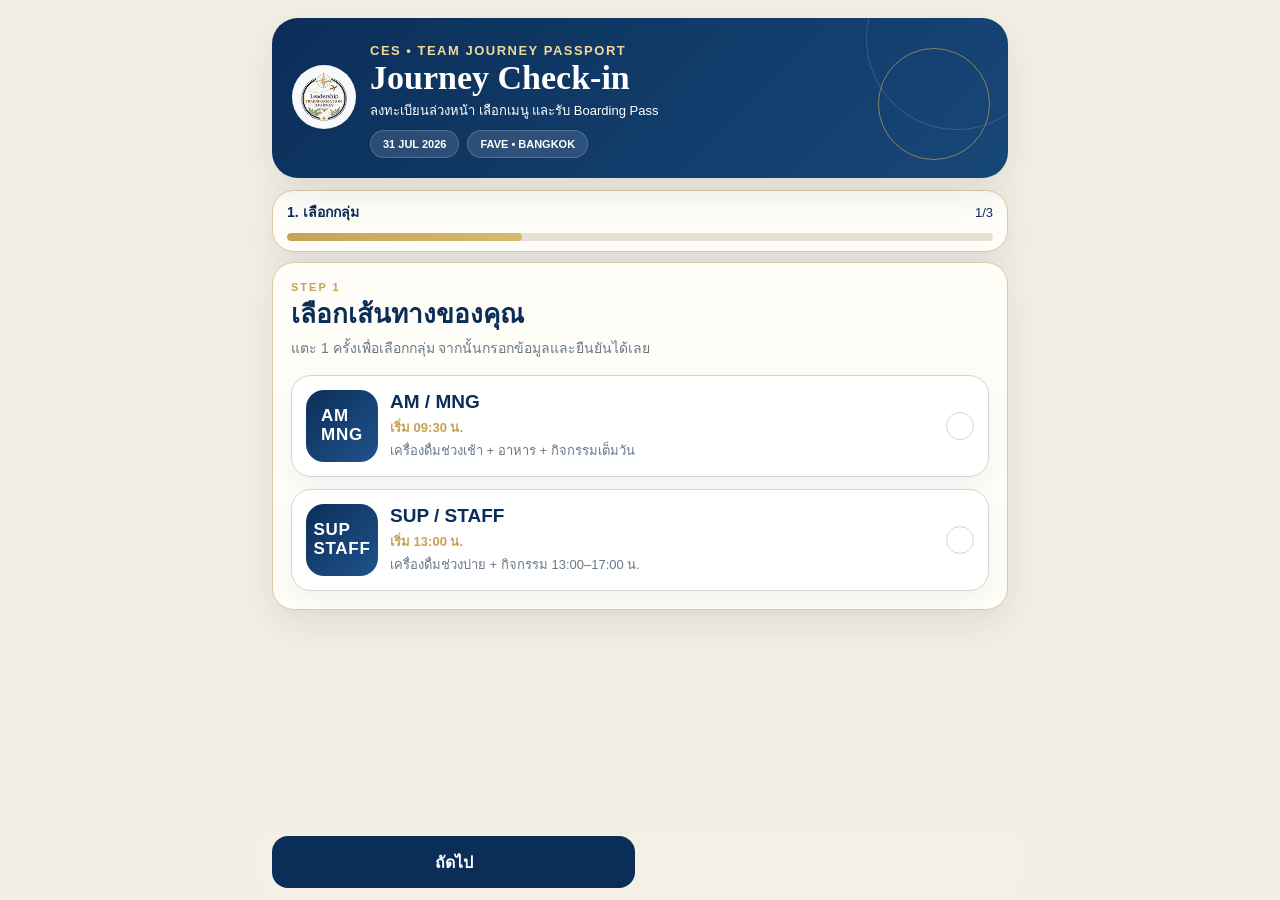
==== commit 49d85ae7: "Add files via upload" ====
--- a/index.html
+++ b/index.html
@@ -13,7 +13,7 @@
 </head>
 <body>
   <main class="app-shell">
-    <header class="top-card">
+    <header class="top-card compact">
       <img class="brand-logo" src="assets/images/logo-transparent.png" alt="Leadership Transformation Journey">
       <div class="top-copy">
         <p class="eyebrow">CES • TEAM JOURNEY PASSPORT</p>
@@ -24,7 +24,7 @@
     </header>
 
     <section class="progress-card" aria-label="ความคืบหน้า">
-      <div class="progress-head"><strong id="progressLabel">1. เลือกกลุ่ม</strong><span id="progressCount">1/4</span></div>
+      <div class="progress-head"><strong id="progressLabel">1. เลือกกลุ่ม</strong><span id="progressCount">1/3</span></div>
       <div class="progress-track"><div id="progressBar" class="progress-fill"></div></div>
     </section>
 
@@ -32,7 +32,7 @@
       <section class="step active" data-step="1">
         <p class="section-label">STEP 1</p>
         <h2>เลือกเส้นทางของคุณ</h2>
-        <p class="lead">แตะเพียงครั้งเดียว ระบบจะแสดงเวลาและเมนูที่ตรงกับกลุ่ม</p>
+        <p class="lead">แตะ 1 ครั้งเพื่อเลือกกลุ่ม จากนั้นกรอกข้อมูลและยืนยันได้เลย</p>
         <div class="role-list">
           <button class="role-card" type="button" data-role="AM_MNG">
             <span class="role-badge">AM<br>MNG</span>
@@ -56,31 +56,44 @@
           <label>รูปของคุณ</label>
           <div class="photo-row">
             <img id="photoPreview" class="avatar" alt="รูปตัวอย่าง" src="data:image/svg+xml,%3Csvg xmlns='http://www.w3.org/2000/svg' width='160' height='160'%3E%3Crect width='100%25' height='100%25' rx='80' fill='%23ece8dc'/%3E%3Ccircle cx='80' cy='60' r='28' fill='%2393a0ad'/%3E%3Cpath d='M27 148c7-37 27-54 53-54s46 17 53 54' fill='%2393a0ad'/%3E%3C/svg%3E">
-            <div><label class="upload-btn" for="photoInput">📷 ถ่ายรูป / เลือกรูป</label><input id="photoInput" class="file-input" type="file" accept="image/jpeg,image/png,image/webp" capture="user"><p class="hint">ระบบจะย่อรูปอัตโนมัติเพื่อให้บันทึกเร็วขึ้น</p></div>
+            <div><label class="upload-btn" for="photoInput">📷 ถ่ายรูป / เลือกรูป</label><input id="photoInput" class="file-input" type="file" accept="image/jpeg,image/png,image/webp" capture="user"><p class="hint">ระบบจะย่อรูปอัตโนมัติเพื่อให้ Check-in เร็วขึ้น</p></div>
           </div>
         </div>
-        <label class="consent-line"><input id="consent" type="checkbox"><span>ยินยอมให้จัดเก็บรูปใน Google Drive สำหรับกิจกรรมนี้</span></label>
+        <div class="info-line static-line">✓ ระบบจะจัดเก็บรูปใน Google Drive สำหรับกิจกรรมนี้โดยอัตโนมัติ</div>
       </section>
 
       <section class="step" data-step="3">
         <p class="section-label">STEP 3</p>
-        <h2>เลือกเมนู</h2>
+        <h2>เมนูและยืนยัน Check-in</h2>
         <p class="lead" id="menuLead"></p>
         <div id="amMenu" hidden>
-          <div class="field"><label for="morningDrink">เครื่องดื่มช่วงเช้า</label><select id="morningDrink"></select></div>
-          <div class="field"><label for="breakfastFood">เมนูอาหาร Morning / Lunch</label><select id="breakfastFood"></select></div>
+          <div class="menu-block">
+            <div class="block-head"><h3>เครื่องดื่มช่วงเช้า</h3><p>เลือกเครื่องดื่มและระดับความหวาน</p></div>
+            <div id="morningDrinkGrid" class="card-grid card-grid-drink"></div>
+            <div class="field compact-field"><label for="morningSweetness">ระดับความหวาน</label><select id="morningSweetness"></select></div>
+          </div>
+          <div class="menu-block">
+            <div class="block-head"><h3>เมนูอาหารเช้า / กลางวัน</h3><p>เลือกเมนูจาก Fave</p></div>
+            <div id="foodGrid" class="card-grid card-grid-food"></div>
+            <p class="tiny-note">* เวอร์ชันนี้เตรียมโครงสร้างรูปเมนูไว้แล้ว หากต้องการใช้รูปจริงจากเว็บไซต์ Fave สามารถแทนที่รูปใน config.js ได้ทันที</p>
+          </div>
         </div>
-        <div id="staffMenu" hidden><div class="field"><label for="afternoonDrink">เครื่องดื่มช่วงบ่าย</label><select id="afternoonDrink"></select></div></div>
-      </section>
+        <div id="staffMenu" hidden>
+          <div class="menu-block">
+            <div class="block-head"><h3>เครื่องดื่มช่วงบ่าย</h3><p>เลือกเครื่องดื่มและระดับความหวาน</p></div>
+            <div id="afternoonDrinkGrid" class="card-grid card-grid-drink"></div>
+            <div class="field compact-field"><label for="afternoonSweetness">ระดับความหวาน</label><select id="afternoonSweetness"></select></div>
+          </div>
+        </div>
 
-      <section class="step" data-step="4">
-        <p class="section-label">STEP 4</p>
-        <h2>ตรวจสอบการเดินทาง</h2>
-        <div id="summary" class="summary-grid"></div>
-        <details class="details-card" open><summary>กำหนดการ</summary><div id="agenda" class="agenda"></div></details>
+        <div class="review-section">
+          <div class="block-head"><h3>สรุปข้อมูล</h3><p>ตรวจสอบข้อมูลก่อนยืนยัน</p></div>
+          <div id="summary" class="summary-grid"></div>
+        </div>
+
+        <details class="details-card" open><summary>กำหนดการกิจกรรม</summary><div id="agenda" class="agenda"></div></details>
         <div id="locations" class="location-list"></div>
-        <label class="consent-line"><input id="agendaRead" type="checkbox"><span>ฉันอ่านกำหนดการและรายละเอียดสถานที่เรียบร้อยแล้ว</span></label>
-        <div class="submit-note">เมื่อกดยืนยัน ระบบจะสร้าง JPEG ขนาด 21 × 7.425 ซม. และบันทึกข้อมูลลง Sheet + Drive ในครั้งเดียว</div>
+        <div class="submit-note">ฉันอ่านกำหนดการและรายละเอียดสถานที่เรียบร้อยแล้ว • เมื่อกดยืนยัน ระบบจะสร้าง Boarding Pass เป็น JPEG และบันทึกข้อมูลลง Sheet + Drive ให้ทันที</div>
       </section>
     </section>
 
--- a/assets/css/styles.css
+++ b/assets/css/styles.css
@@ -1,69 +1,132 @@
-:root {
+:root{
+  --bg:#f4efe4;
+  --card:#fffdf8;
   --navy:#0b2e59;
   --navy2:#174778;
   --gold:#c7a252;
-  --cream:#f6f0e2;
-  --paper:#fffdf8;
-  --ink:#19334d;
-  --muted:#6d7884;
-  --line:#ded8c9;
-  --olive:#738363;
+  --line:#dccba3;
+  --muted:#687887;
+  --sage:#8a9a7b;
   --success:#2f7d58;
-  --danger:#bd4035;
-  --shadow:0 14px 36px rgba(11,46,89,.12);
-  font-family: -apple-system, BlinkMacSystemFont, "Segoe UI", "Noto Sans Thai", Tahoma, Arial, sans-serif;
-  color-scheme: light;
+  --shadow:0 14px 38px rgba(11,46,89,.10);
+  --radius:22px;
 }
 *{box-sizing:border-box}
-html{background:var(--cream);scroll-behavior:smooth}
-body{margin:0;background:radial-gradient(circle at 100% 0,#fff9eb 0,transparent 38%),var(--cream);color:var(--ink);min-height:100vh}
+html,body{margin:0;padding:0;background:var(--bg);color:var(--navy);font-family:Tahoma,Arial,sans-serif}
+body{min-height:100vh}
+img{max-width:100%;display:block}
 button,input,select{font:inherit}
-button{cursor:pointer}
+a{text-decoration:none}
+.app-shell{width:min(100%,760px);margin:0 auto;padding:10px 12px calc(100px + env(safe-area-inset-bottom))}
+.top-card{position:relative;display:flex;align-items:center;gap:14px;background:linear-gradient(135deg,var(--navy),var(--navy2));color:#fff;border-radius:26px;padding:16px 16px 18px;box-shadow:var(--shadow);overflow:hidden;margin-bottom:12px}
+.top-card::after,.top-card::before{content:"";position:absolute;border-radius:50%;border:1px solid rgba(255,255,255,.15)}
+.top-card::before{width:180px;height:180px;right:-40px;top:-70px}
+.top-card::after{width:110px;height:110px;right:18px;top:30px;border-color:rgba(199,162,82,.65)}
+.brand-logo{width:64px;height:64px;object-fit:contain;background:rgba(255,255,255,.97);padding:6px;border-radius:50%;flex:0 0 auto}
+.top-copy{position:relative;z-index:1}
+.eyebrow{margin:0 0 4px;font-size:11px;font-weight:800;letter-spacing:1.5px;color:#f0d999}
+.top-copy h1{margin:0;font-size:27px;line-height:1.02;font-family:Georgia,'Times New Roman',serif}
+.top-copy p{margin:6px 0 0;font-size:13px;line-height:1.45;max-width:420px}
+.meta-row{display:flex;gap:8px;flex-wrap:wrap;margin-top:10px}
+.meta-row span{display:inline-flex;align-items:center;justify-content:center;min-height:28px;padding:0 12px;border-radius:999px;background:rgba(255,255,255,.12);border:1px solid rgba(255,255,255,.18);font-size:11px;font-weight:800}
+.progress-card,.form-card,.result-card{background:var(--card);border:1px solid var(--line);border-radius:var(--radius);box-shadow:var(--shadow)}
+.progress-card{padding:10px 14px;margin-bottom:10px}
+.progress-head{display:flex;justify-content:space-between;align-items:center;gap:12px;font-size:13px}
+.progress-head strong{font-size:14px}
+.progress-track{margin-top:10px;height:8px;background:#e7e1d5;border-radius:999px;overflow:hidden}
+.progress-fill{height:100%;width:33.33%;background:linear-gradient(90deg,var(--gold),#d8b970);border-radius:999px;transition:width .25s ease}
+.form-card{padding:18px}
+.step{display:none}
+.step.active{display:block}
+.section-label{margin:0 0 8px;color:var(--gold);font-size:11px;letter-spacing:2px;font-weight:800}
+h2{margin:0 0 8px;font-size:26px;line-height:1.1;font-family:Georgia,'Times New Roman',serif}
+.lead{margin:0 0 16px;color:var(--muted);line-height:1.5;font-size:14px}
+.role-list{display:grid;gap:12px}
+.role-card{width:100%;border:1px solid #d7d5cf;border-radius:20px;background:#fff;padding:14px;display:flex;align-items:center;gap:12px;text-align:left;color:var(--navy);box-shadow:0 8px 22px rgba(11,46,89,.06)}
+.role-badge{width:72px;height:72px;border-radius:18px;background:linear-gradient(135deg,var(--navy),#20538b);color:#fff;display:grid;place-items:center;font-weight:900;line-height:1.1;letter-spacing:.7px;font-size:17px;flex:0 0 auto}
+.role-text{display:grid;gap:4px;flex:1}
+.role-text strong{font-size:19px}
+.role-text small{font-size:13px;color:var(--gold);font-weight:700}
+.role-text span{font-size:13px;color:var(--muted);line-height:1.45}
+.check-dot{width:28px;height:28px;border-radius:50%;border:1px solid #d7d5cf;display:grid;place-items:center;color:transparent;font-weight:900;flex:0 0 auto}
+.role-card.selected{border-color:var(--gold);box-shadow:0 10px 26px rgba(199,162,82,.18)}
+.role-card.selected .check-dot{background:var(--gold);color:#fff;border-color:var(--gold)}
+.field{display:grid;gap:7px;margin-bottom:16px}
+.field label{font-size:14px;font-weight:800}
+input[type=text],select{width:100%;min-height:54px;padding:0 14px;border-radius:16px;border:1px solid #d7d5cf;background:#fff;color:var(--navy)}
+input[type=text]:focus,select:focus{outline:none;border-color:var(--gold);box-shadow:0 0 0 4px rgba(199,162,82,.15)}
+.photo-row{display:flex;gap:12px;align-items:center;border:1px dashed #c8d0d7;border-radius:18px;padding:12px;background:#fcfcfb}
+.avatar{width:72px;height:72px;border-radius:50%;object-fit:cover;border:3px solid #fff;box-shadow:0 5px 14px rgba(11,46,89,.08)}
+.upload-btn{display:inline-flex;align-items:center;justify-content:center;min-height:44px;padding:0 16px;border-radius:14px;background:var(--navy);color:#fff;font-weight:800}
+.file-input{display:none}
+.hint,.tiny-note{margin:8px 0 0;color:var(--muted);font-size:12px;line-height:1.45}
+.static-line,.submit-note{margin-top:10px;padding:12px 14px;border-radius:14px;background:#f3efe5;color:#5d6d7c;font-size:13px;line-height:1.45}
+.menu-block,.review-section{margin-top:16px}
+.block-head h3{margin:0 0 4px;font-size:18px}
+.block-head p{margin:0 0 12px;font-size:13px;color:var(--muted)}
+.card-grid{display:grid;gap:12px}
+.card-grid-drink{grid-template-columns:repeat(2,minmax(0,1fr))}
+.card-grid-food{grid-template-columns:1fr 1fr}
+.option-card{position:relative;border:1px solid #d7d5cf;border-radius:18px;background:#fff;padding:10px;text-align:left;color:var(--navy);display:grid;gap:8px;min-height:132px;box-shadow:0 8px 20px rgba(11,46,89,.05)}
+.option-card .thumb{border-radius:14px;overflow:hidden;background:#f4efe4;height:76px;display:grid;place-items:center}
+.option-card .thumb img{width:100%;height:100%;object-fit:cover}
+.option-card .thumb.fallback{color:#fff;font-size:26px;font-weight:900;padding:8px;text-align:center;line-height:1.15}
+.option-card .name{font-size:13px;font-weight:800;line-height:1.3}
+.option-card .sub{font-size:11px;color:var(--muted);line-height:1.35}
+.option-card.selected{border-color:var(--gold);box-shadow:0 12px 24px rgba(199,162,82,.18)}
+.option-card.selected::after{content:'✓';position:absolute;right:10px;top:10px;width:24px;height:24px;border-radius:50%;background:var(--gold);color:#fff;display:grid;place-items:center;font-weight:900}
+.compact-field{margin-top:12px}
+.summary-grid{display:grid;grid-template-columns:1fr 1fr;gap:10px}
+.summary-item{padding:12px;border-radius:16px;background:#faf7f0;border:1px solid #ece2c7;display:grid;gap:4px}
+.summary-item small{color:var(--muted);font-size:11px;font-weight:700}
+.summary-item strong{font-size:14px;line-height:1.35}
+.details-card{margin-top:16px;border:1px solid #ddd4bf;border-radius:16px;padding:0;background:#fcfbf7;overflow:hidden}
+.details-card summary{list-style:none;cursor:pointer;padding:14px 16px;font-weight:800}
+.details-card summary::-webkit-details-marker{display:none}
+.agenda{padding:0 16px 14px;display:grid;gap:10px}
+.agenda-row{display:grid;grid-template-columns:96px 1fr;gap:12px;padding-top:8px;border-top:1px dashed #e7ddc7}
+.agenda-row:first-child{border-top:0;padding-top:0}
+.agenda-time{font-weight:800;color:var(--gold);font-size:12px}
+.agenda-title{font-size:13px;line-height:1.5;color:var(--navy)}
+.location-list{display:grid;gap:12px;margin-top:16px}
+.location-card{border:1px solid #ddd4bf;border-radius:18px;background:#fff;overflow:hidden;box-shadow:0 8px 22px rgba(11,46,89,.05)}
+.location-card img{width:100%;height:176px;object-fit:cover}
+.location-body{padding:14px}
+.tag{display:inline-flex;padding:5px 10px;border-radius:999px;background:#f5e7c7;color:#8b6725;font-size:11px;font-weight:800;margin-bottom:8px}
+.location-card h3{margin:0 0 6px;font-size:18px}
+.location-card p{margin:0 0 6px;font-size:13px;line-height:1.45;color:var(--muted)}
+.map-link{display:inline-flex;align-items:center;justify-content:center;min-height:42px;padding:0 14px;border-radius:12px;background:var(--navy);color:#fff;font-weight:700;margin-top:8px}
+.bottom-actions{position:fixed;left:0;right:0;bottom:0;z-index:20;padding:10px 12px calc(12px + env(safe-area-inset-bottom));background:linear-gradient(180deg,rgba(244,239,228,0),rgba(244,239,228,.95) 24%,rgba(244,239,228,1));display:grid;grid-template-columns:1fr 1fr;gap:10px;max-width:760px;margin:0 auto}
+.btn{min-height:52px;border:0;border-radius:16px;padding:0 16px;display:inline-flex;align-items:center;justify-content:center;font-weight:800;cursor:pointer}
+.btn-primary{background:var(--navy);color:#fff}
+.btn-gold{background:var(--gold);color:#fff}
+.btn-light{background:#fff;color:var(--navy);border:1px solid #d7d5cf}
+.btn-plain{background:#f5f0e4;color:var(--navy)}
+.result-card{padding:18px;margin-top:6px;text-align:center}
+.success-mark{width:56px;height:56px;border-radius:50%;background:var(--success);color:#fff;display:grid;place-items:center;margin:0 auto 10px;font-size:28px;font-weight:900}
+.pass-scroll{overflow:auto;padding:4px 0 10px}
+.pass-scroll img{width:100%;min-width:660px;border-radius:18px;box-shadow:0 14px 36px rgba(11,46,89,.12)}
+.result-actions{display:grid;gap:10px;margin-top:10px}
+.saving-overlay{position:fixed;inset:0;background:rgba(11,46,89,.35);display:grid;place-items:center;padding:20px;z-index:50}
+.saving-box{width:min(100%,320px);background:#fff;border-radius:22px;padding:22px;display:grid;gap:10px;text-align:center;color:var(--navy);box-shadow:var(--shadow)}
+.spinner{width:44px;height:44px;margin:0 auto;border:4px solid #e8dfc9;border-top-color:var(--gold);border-radius:50%;animation:spin .8s linear infinite}
+.toast{position:fixed;left:50%;transform:translateX(-50%);bottom:calc(88px + env(safe-area-inset-bottom));background:#16375f;color:#fff;border-radius:999px;padding:12px 18px;font-size:13px;max-width:min(92vw,560px);box-shadow:0 10px 26px rgba(11,46,89,.22);opacity:0;pointer-events:none;transition:opacity .2s ease,transform .2s ease;z-index:60}
+.toast.show{opacity:1;transform:translateX(-50%) translateY(-4px)}
+.toast.error{background:#b7342d}
 [hidden]{display:none!important}
-.app-shell{width:min(100%,540px);margin:0 auto;padding:10px 12px calc(96px + env(safe-area-inset-bottom))}
-.top-card{display:grid;grid-template-columns:78px 1fr;gap:13px;align-items:center;padding:15px;border-radius:24px;background:linear-gradient(145deg,var(--navy),#205486);color:#fff;box-shadow:var(--shadow);overflow:hidden;position:relative}
-.top-card:after{content:"";position:absolute;width:170px;height:170px;border:1px solid rgba(255,255,255,.16);border-radius:50%;right:-85px;top:-90px;box-shadow:0 0 0 30px rgba(255,255,255,.04)}
-.brand-logo{position:relative;z-index:1;width:78px;height:78px;object-fit:contain;border-radius:50%;background:rgba(255,253,248,.96);padding:3px;box-shadow:0 8px 18px rgba(0,0,0,.18)}
-.top-copy{position:relative;z-index:1;min-width:0}
-.eyebrow,.section-label{margin:0;color:#ead79e;font-size:9px;font-weight:900;letter-spacing:.14em;text-transform:uppercase}
-.top-copy h1{margin:4px 0 2px;font-family:Georgia,"Times New Roman",serif;font-size:30px;line-height:1.02;color:#fff}
-.top-copy>p:not(.eyebrow){margin:0;color:rgba(255,255,255,.82);font-size:11px;line-height:1.45}
-.meta-row{display:flex;gap:6px;flex-wrap:wrap;margin-top:9px}
-.meta-row span{padding:5px 8px;border:1px solid rgba(255,255,255,.22);border-radius:999px;background:rgba(255,255,255,.08);font-size:8px;font-weight:900}
-.progress-card{margin:10px 0;padding:11px 13px;border:1px solid rgba(199,162,82,.38);border-radius:17px;background:rgba(255,253,248,.93);box-shadow:0 6px 18px rgba(11,46,89,.06)}
-.progress-head{display:flex;justify-content:space-between;align-items:center;margin-bottom:8px;color:var(--navy);font-size:11px}
-.progress-head span{color:var(--muted);font-size:10px;font-weight:800}
-.progress-track{height:5px;overflow:hidden;border-radius:99px;background:#e4e5e2}
-.progress-fill{width:25%;height:100%;border-radius:inherit;background:linear-gradient(90deg,var(--gold),#e0c371);transition:width .25s ease}
-.form-card,.result-card{padding:20px 17px;border:1px solid rgba(199,162,82,.42);border-radius:22px;background:var(--paper);box-shadow:var(--shadow)}
-.step{display:none;animation:rise .22s ease}.step.active{display:block}
-@keyframes rise{from{opacity:0;transform:translateY(6px)}to{opacity:1;transform:none}}
-.section-label{color:#a47b28;font-size:10px}
-h2{margin:5px 0 7px;color:var(--navy);font-size:25px;line-height:1.2}
-.lead{margin:0 0 16px;color:var(--muted);font-size:12px;line-height:1.6}
-.role-list{display:grid;gap:11px}
-.role-card{display:grid;grid-template-columns:58px 1fr 24px;gap:12px;align-items:center;width:100%;padding:13px;border:1.5px solid var(--line);border-radius:18px;background:#fff;text-align:left;transition:.16s ease}
-.role-card:active{transform:scale(.99)}.role-card.selected{border-color:var(--gold);background:#fffaf0;box-shadow:0 8px 18px rgba(11,46,89,.08)}
-.role-badge{display:grid;place-items:center;width:58px;height:58px;border-radius:15px;background:var(--navy);color:#fff;font-size:11px;font-weight:900;line-height:1.1;text-align:center}
-.role-text{min-width:0}.role-text strong{display:block;color:var(--navy);font-size:17px}.role-text small{display:block;margin-top:2px;color:#9f772d;font-size:10px;font-weight:900}.role-text span{display:block;margin-top:4px;color:var(--muted);font-size:11px;line-height:1.45}
-.check-dot{display:grid;place-items:center;width:24px;height:24px;border:1px solid var(--line);border-radius:50%;color:transparent;background:#fff;font-weight:900}.role-card.selected .check-dot{color:#fff;border-color:var(--olive);background:var(--olive)}
-.field{margin-bottom:15px}.field>label{display:block;margin-bottom:6px;color:var(--navy);font-size:13px;font-weight:850}
-input[type=text],select{width:100%;min-height:54px;padding:12px 14px;border:1.5px solid var(--line);border-radius:14px;outline:none;background:#fff;color:var(--ink);font-size:16px}
-input[type=text]:focus,select:focus{border-color:var(--gold);box-shadow:0 0 0 4px rgba(199,162,82,.12)}
-select{appearance:none;background-image:linear-gradient(45deg,transparent 50%,var(--navy) 50%),linear-gradient(135deg,var(--navy) 50%,transparent 50%);background-position:calc(100% - 20px) 23px,calc(100% - 15px) 23px;background-size:5px 5px;background-repeat:no-repeat;padding-right:42px}
-.photo-row{display:grid;grid-template-columns:82px 1fr;gap:13px;align-items:center;padding:12px;border:1.5px dashed rgba(11,46,89,.25);border-radius:17px;background:#fff}
-.avatar{width:82px;height:82px;object-fit:cover;border:4px solid #f1ead9;border-radius:50%;background:#ece8dc}
-.upload-btn{display:inline-flex;align-items:center;justify-content:center;min-height:43px;margin:0;padding:10px 12px;border-radius:12px;background:var(--navy);color:#fff;font-size:12px;font-weight:900}.file-input{position:absolute;width:1px;height:1px;opacity:0;pointer-events:none}.hint{margin:6px 0 0;color:var(--muted);font-size:10px;line-height:1.45}
-.consent-line{display:flex;gap:9px;align-items:flex-start;margin:14px 0;padding:12px;border-radius:13px;background:#f5f1e7;color:#445464;font-size:11px;line-height:1.55}.consent-line input{flex:0 0 auto;width:21px;height:21px;margin:0;accent-color:var(--navy)}
-.summary-grid{display:grid;grid-template-columns:1fr 1fr;gap:8px;margin:0 0 12px}.summary-item{padding:10px;border-radius:12px;background:#f5f1e7}.summary-item small{display:block;color:var(--muted);font-size:9px}.summary-item strong{display:block;margin-top:3px;color:var(--navy);font-size:12px;word-break:break-word}
-.details-card{margin:0 0 12px;border:1px solid var(--line);border-radius:15px;background:#fff;overflow:hidden}.details-card summary{padding:13px 14px;color:var(--navy);font-size:13px;font-weight:900;cursor:pointer}.agenda{display:grid;gap:1px;border-top:1px solid var(--line)}.agenda-row{display:grid;grid-template-columns:76px 1fr;gap:9px;padding:10px 13px;background:#fff}.agenda-row:nth-child(even){background:#fbf9f3}.agenda-time{color:#a47b28;font-size:10px;font-weight:900}.agenda-title{color:#405164;font-size:11px;line-height:1.45}
-.location-list{display:grid;gap:9px}.location-card{padding:14px;border-radius:15px;background:linear-gradient(145deg,var(--navy),var(--navy2));color:#fff}.location-card .tag{color:#ead79e;font-size:9px;font-weight:900;letter-spacing:.12em}.location-card h3{margin:5px 0 3px;font-size:15px;line-height:1.35}.location-card p{margin:3px 0;color:rgba(255,255,255,.8);font-size:10px;line-height:1.5}.map-link{display:inline-flex;align-items:center;min-height:38px;margin-top:8px;padding:7px 10px;border:1px solid rgba(255,255,255,.24);border-radius:10px;color:#fff;font-size:10px;font-weight:900;text-decoration:none}
-.submit-note{margin-top:12px;padding:11px;border-left:4px solid var(--gold);border-radius:10px;background:#fff7e5;color:#65552d;font-size:10px;line-height:1.55}
-.bottom-actions{position:fixed;z-index:30;left:50%;bottom:0;transform:translateX(-50%);display:grid;grid-template-columns:1fr 1.45fr;gap:9px;width:min(100%,540px);padding:11px 12px calc(11px + env(safe-area-inset-bottom));border-top:1px solid rgba(11,46,89,.08);background:rgba(255,253,248,.94);backdrop-filter:blur(14px)}
-.bottom-actions .btn:only-child{grid-column:1/-1}.btn{min-height:50px;display:inline-flex;align-items:center;justify-content:center;padding:11px 13px;border:0;border-radius:14px;text-decoration:none;font-size:12px;font-weight:900;line-height:1.25}.btn-primary{background:var(--navy);color:#fff;box-shadow:0 7px 16px rgba(11,46,89,.2)}.btn-gold{background:var(--gold);color:var(--navy);box-shadow:0 7px 16px rgba(199,162,82,.22)}.btn-light{background:#e8edf2;color:var(--navy)}.btn-plain{background:transparent;color:var(--navy);border:1px solid var(--line)}.btn:disabled{opacity:.58;cursor:wait}
-.result-card{text-align:center}.success-mark{display:grid;place-items:center;width:54px;height:54px;margin:0 auto 8px;border-radius:50%;background:var(--success);color:#fff;font-size:30px;font-weight:900}.pass-scroll{margin:14px -8px 0;overflow:auto;border:1px solid var(--line);border-radius:14px;background:#fff}.pass-scroll img{display:block;width:100%;min-width:680px;height:auto}.result-actions{display:grid;grid-template-columns:1fr 1fr;gap:8px;margin-top:13px}.result-actions .btn:first-child,.result-actions .btn:last-child{grid-column:1/-1}
-.saving-overlay{position:fixed;z-index:100;inset:0;display:grid;place-items:center;padding:20px;background:rgba(11,46,89,.62);backdrop-filter:blur(5px)}.saving-box{display:grid;justify-items:center;width:min(100%,310px);padding:24px;border-radius:20px;background:#fff;color:var(--navy);box-shadow:0 18px 50px rgba(0,0,0,.25)}.saving-box strong{font-size:18px}.saving-box span{margin-top:5px;color:var(--muted);font-size:11px}.spinner{width:42px;height:42px;margin-bottom:13px;border:4px solid #e2e5e7;border-top-color:var(--gold);border-radius:50%;animation:spin .8s linear infinite}@keyframes spin{to{transform:rotate(360deg)}}
-.toast{position:fixed;z-index:120;left:50%;bottom:calc(82px + env(safe-area-inset-bottom));transform:translate(-50%,14px);width:max-content;max-width:calc(100% - 28px);padding:11px 14px;border-radius:13px;background:#203b54;color:#fff;box-shadow:0 12px 28px rgba(0,0,0,.2);opacity:0;pointer-events:none;transition:.2s;text-align:center;font-size:11px;font-weight:800}.toast.show{opacity:1;transform:translate(-50%,0)}.toast.error{background:var(--danger)}
-@media(min-width:700px){.app-shell{padding-top:24px}.top-card{padding:18px 20px}.top-copy h1{font-size:34px}.form-card,.result-card{padding:24px}.bottom-actions{border-radius:18px 18px 0 0}.role-card{padding:15px}.agenda-row{grid-template-columns:90px 1fr}.summary-grid{grid-template-columns:repeat(3,1fr)}}
-@media(max-width:350px){.top-card{grid-template-columns:65px 1fr}.brand-logo{width:65px;height:65px}.top-copy h1{font-size:25px}.role-card{grid-template-columns:50px 1fr 22px}.role-badge{width:50px;height:50px;font-size:10px}.photo-row{grid-template-columns:70px 1fr}.avatar{width:70px;height:70px}}
-@media print{@page{size:A4 landscape;margin:0}html,body{width:29.7cm;height:21cm;background:#fff!important}body *{visibility:hidden!important}.pass-scroll,.pass-scroll *{visibility:visible!important}.pass-scroll{position:fixed;left:4.35cm;top:6.7875cm;width:21cm!important;height:7.425cm!important;overflow:hidden;border:0;border-radius:0}.pass-scroll img{width:21cm!important;min-width:0!important;height:7.425cm!important;object-fit:fill}}
+@keyframes spin{to{transform:rotate(360deg)}}
+@media (min-width:640px){
+  .app-shell{padding-top:18px}
+  .top-card{padding:18px 20px 20px}
+  .top-copy h1{font-size:34px}
+  .bottom-actions{grid-template-columns:1fr 1fr;max-width:760px}
+  .result-actions{grid-template-columns:repeat(4,1fr)}
+}
+@media print{
+  body{background:#fff}
+  .top-card,.progress-card,.form-card,.bottom-actions,.result-actions,.success-mark,.lead,.section-label,h2,#resultMessage{display:none!important}
+  .result-card{border:0;box-shadow:none;padding:0}
+  .pass-scroll{overflow:visible}
+  .pass-scroll img{width:21cm;min-width:auto;border-radius:0;box-shadow:none}
+  @page{size:A4 landscape;margin:0}
+}
